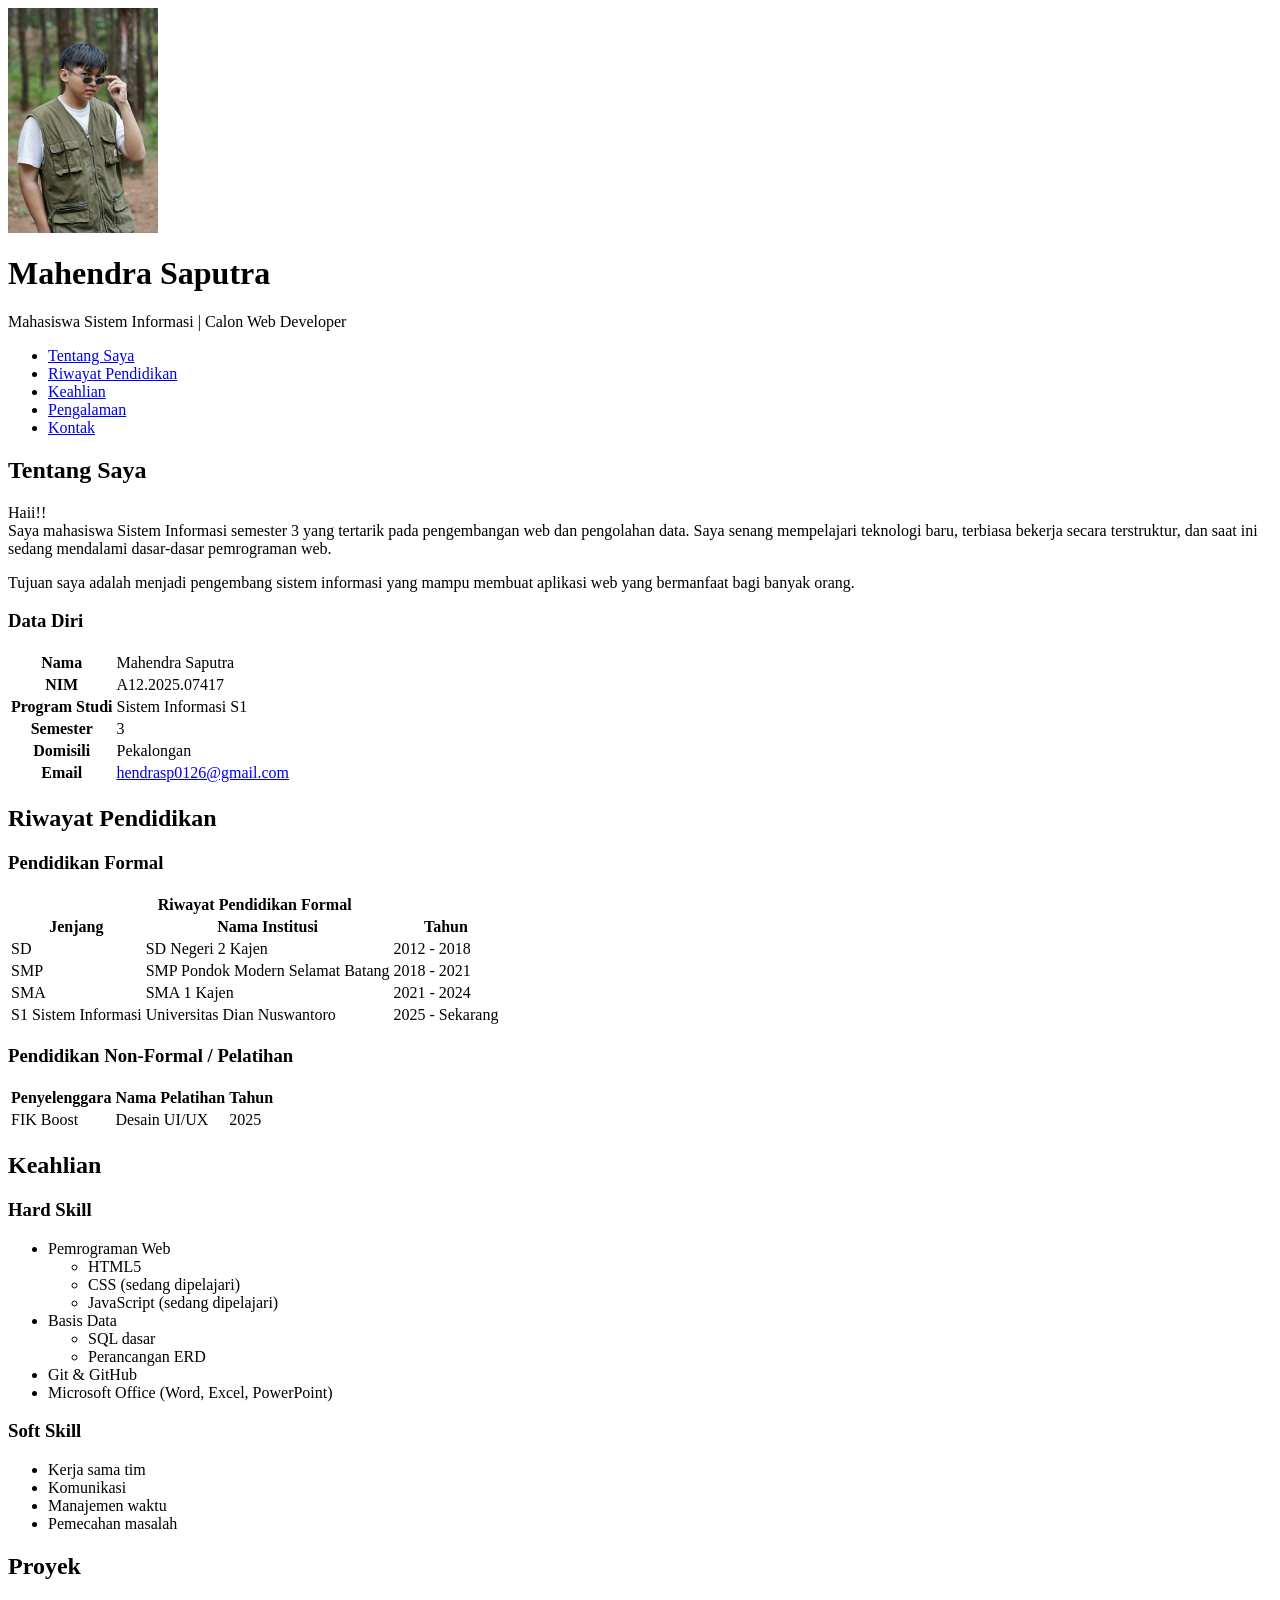
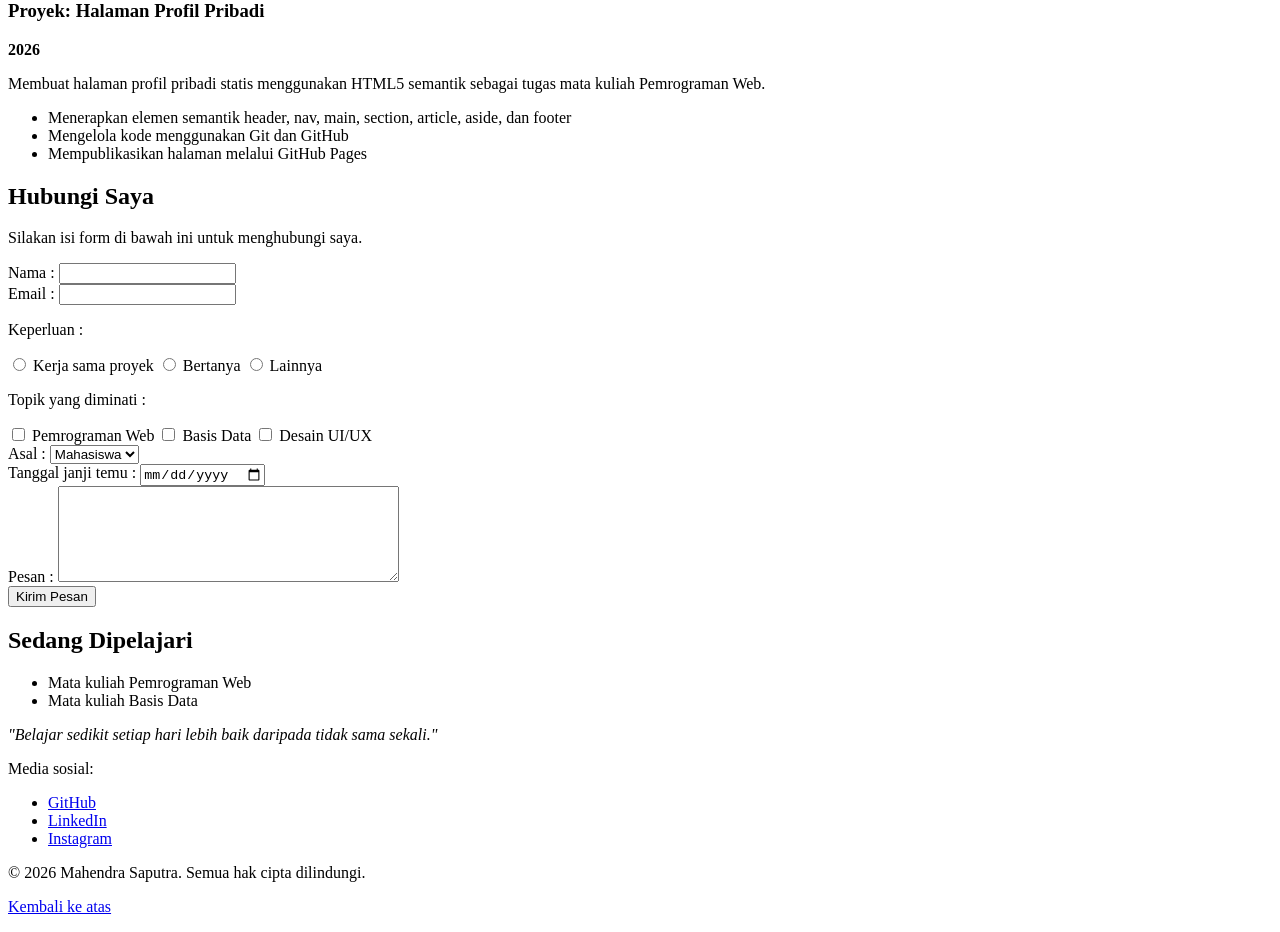
==== index.html @ 268aca70 "Rename index.html.html to index.html" ====
<html lang="id"><head>
    <meta charset="UTF-8">
    <meta name="viewport" content="width=device-width, initial-scale=1.0">
    <title>Mahendra Saputra - Profil Pribadi</title>
</head>

<body>

    <header id="atas">
        <a href="images/Foto-Profil.jpeg"></a>
            <img src="images/Foto-Profil.jpeg" alt="Mahendra Saputra" width="150">
        </a>
        <h1>Mahendra Saputra</h1>
        <p>Mahasiswa Sistem Informasi | Calon Web Developer</p>

        <nav id="menu">
            <ul>
                <li><a href="#tentang">Tentang Saya</a></li>
                <li><a href="#pendidikan">Riwayat Pendidikan</a></li>
                <li><a href="#keahlian">Keahlian</a></li>
                <li><a href="#pengalaman">Pengalaman</a></li>
                <li><a href="#kontak">Kontak</a></li>
            </ul>
        </nav>
    </header>

    <main>

        <section id="tentang">
            <h2>Tentang Saya</h2>
            <p>
                Haii!!<br>
                Saya mahasiswa <span id="prodi">Sistem Informasi</span>
                semester 3 yang tertarik pada pengembangan web dan pengolahan
                data. Saya senang mempelajari teknologi baru, terbiasa bekerja
                secara terstruktur, dan saat ini sedang mendalami dasar-dasar
                pemrograman web.
            </p>
            <p>
                Tujuan saya adalah menjadi pengembang sistem informasi yang
                mampu membuat aplikasi web yang bermanfaat bagi banyak orang.
            </p>

            <h3>Data Diri</h3>
            <table id="tabel-data-diri">
                <tbody><tr>
                    <th>Nama</th>
                    <td>Mahendra Saputra</td>
                </tr>
                <tr>
                    <th>NIM</th>
                    <td>A12.2025.07417</td>
                </tr>
                <tr>
                    <th>Program Studi</th>
                    <td>Sistem Informasi S1</td>
                </tr>
                <tr>
                    <th>Semester</th>
                    <td>3</td>
                </tr>
                <tr>
                    <th>Domisili</th>
                    <td>Pekalongan</td>
                </tr>
                <tr>
                    <th>Email</th>
                    <td><a href="mailto:hendrasp0126@gmail.com">hendrasp0126@gmail.com</a></td>
                </tr>
            </tbody></table>
        </section>

        <section id="pendidikan">
            <h2>Riwayat Pendidikan</h2>
            <h3>Pendidikan Formal</h3>
            <table id="tabel-pendidikan">
                <tbody><tr>
                    <th colspan="3">Riwayat Pendidikan Formal</th>
                </tr>
                <tr>
                    <th>Jenjang</th>
                    <th>Nama Institusi</th>
                    <th>Tahun</th>
                </tr>
                <tr>
                    <td>SD</td>
                    <td>SD Negeri 2 Kajen</td>
                    <td>2012 - 2018</td>
                </tr>
                <tr>
                    <td>SMP</td>
                    <td>SMP Pondok Modern Selamat Batang</td>
                    <td>2018 - 2021</td>
                </tr>
                <tr>
                    <td>SMA</td>
                    <td>SMA 1 Kajen</td>
                    <td>2021 - 2024</td>
                </tr>
                <tr>
                    <td>S1 Sistem Informasi</td>
                    <td>Universitas Dian Nuswantoro</td>
                    <td>2025 - Sekarang</td>
                </tr>
            </tbody></table>

            <h3>Pendidikan Non-Formal / Pelatihan</h3>
            <table id="tabel-pelatihan">
                <tbody><tr>
                    <th>Penyelenggara</th>
                    <th>Nama Pelatihan</th>
                    <th>Tahun</th>
                </tr>
                <tr>
                    <td>FIK Boost</td>
                    <td>Desain UI/UX</td>
                    <td>2025</td>
                </tr>
            </tbody></table>
        </section>

        <section id="keahlian">
            <h2>Keahlian</h2>

            <h3>Hard Skill</h3>
            <ul>
                <li>Pemrograman Web
                    <ul>
                        <li>HTML5</li>
                        <li>CSS (sedang dipelajari)</li>
                        <li>JavaScript (sedang dipelajari)</li>
                    </ul>
                </li>
                <li>Basis Data
                    <ul>
                        <li>SQL dasar</li>
                        <li>Perancangan ERD</li>
                    </ul>
                </li>
                <li>Git &amp; GitHub</li>
                <li>Microsoft Office (Word, Excel, PowerPoint)</li>
            </ul>

            <h3>Soft Skill</h3>
            <ul>
                <li>Kerja sama tim</li>
                <li>Komunikasi</li>
                <li>Manajemen waktu</li>
                <li>Pemecahan masalah</li>
            </ul>

        </section>

        <section id="pengalaman">
            <h2>Proyek</h2>

            <article>
                <h3>Proyek: Halaman Profil Pribadi</h3>
                <p><strong>2026</strong></p>
                <p>
                    Membuat halaman profil pribadi statis menggunakan HTML5
                    semantik sebagai tugas mata kuliah Pemrograman Web.
                </p>
                <ul>
                    <li>Menerapkan elemen semantik header, nav, main, section, article, aside, dan footer</li>
                    <li>Mengelola kode menggunakan Git dan GitHub</li>
                    <li>Mempublikasikan halaman melalui GitHub Pages</li>
                </ul>
            </article>
        </section>

        <section id="kontak">
            <h2>Hubungi Saya</h2>
            <p>Silakan isi form di bawah ini untuk menghubungi saya.</p>

            <form action="#" method="get">
                <div>
                    <label for="fnama">Nama :</label>
                    <input type="text" id="fnama" name="fnama" fdprocessedid="f8ozs">
                </div>
                <div>
                    <label for="femail">Email :</label>
                    <input type="email" id="femail" name="femail" fdprocessedid="ke9yye">
                </div>
                <div>
                    <p>Keperluan :</p>
                    <input type="radio" id="fkeperluan1" name="fkeperluan" value="proyek">
                    <label for="fkeperluan1">Kerja sama proyek</label>
                    <input type="radio" id="fkeperluan2" name="fkeperluan" value="tanya">
                    <label for="fkeperluan2">Bertanya</label>
                    <input type="radio" id="fkeperluan3" name="fkeperluan" value="lainnya">
                    <label for="fkeperluan3">Lainnya</label>
                </div>
                <div>
                    <p>Topik yang diminati :</p>
                    <input type="checkbox" id="ftopik1" name="ftopik1" value="web">
                    <label for="ftopik1">Pemrograman Web</label>
                    <input type="checkbox" id="ftopik2" name="ftopik2" value="data">
                    <label for="ftopik2">Basis Data</label>
                    <input type="checkbox" id="ftopik3" name="ftopik3" value="desain">
                    <label for="ftopik3">Desain UI/UX</label>
                </div>
                <div>
                    <label for="fasal">Asal :</label>
                    <select id="fasal" name="fasal" fdprocessedid="r5de9g">
                        <option value="mahasiswa">Mahasiswa</option>
                        <option value="dosen">Dosen</option>
                        <option value="umum">Umum</option>
                    </select>
                </div>
                <div>
                    <label for="ftanggal">Tanggal janji temu :</label>
                    <input type="date" id="ftanggal" name="ftanggal">
                </div>
                <div>
                    <label for="fpesan">Pesan :</label>
                    <textarea id="fpesan" name="fpesan" cols="40" rows="6"></textarea>
                </div>
                <div>
                    <input type="submit" value="Kirim Pesan" fdprocessedid="tch8s">
                </div>
            </form>
        </section>

    </main>

    <aside id="info-tambahan">
        <h2>Sedang Dipelajari</h2>
        <ul>
            <li>Mata kuliah Pemrograman Web</li>
            <li>Mata kuliah Basis Data</li>
        </ul>
        <p><em>"Belajar sedikit setiap hari lebih baik daripada tidak sama sekali."</em></p>
    </aside>

    <footer>
        <p>Media sosial:</p>
        <ul>
            <li><a href="https://github.com/MahendraSp56">GitHub</a></li>
            <li><a href="https://www.linkedin.com/in/Mahendra-Saputra-68599443a/">LinkedIn</a></li>
            <li><a href="https://www.instagram.com/mahensp_">Instagram</a></li>
        </ul>
        <p>© 2026 Mahendra Saputra. Semua hak cipta dilindungi.</p>
        <p><a href="#atas">Kembali ke atas</a></p>
    </footer>

<span id="PING_CONTENT_PUSH_NOTIFICATION" style="display: none;"></span><span id="PING_IFRAME_FORM_DETECTION" style="display: none;"></span></body></html>
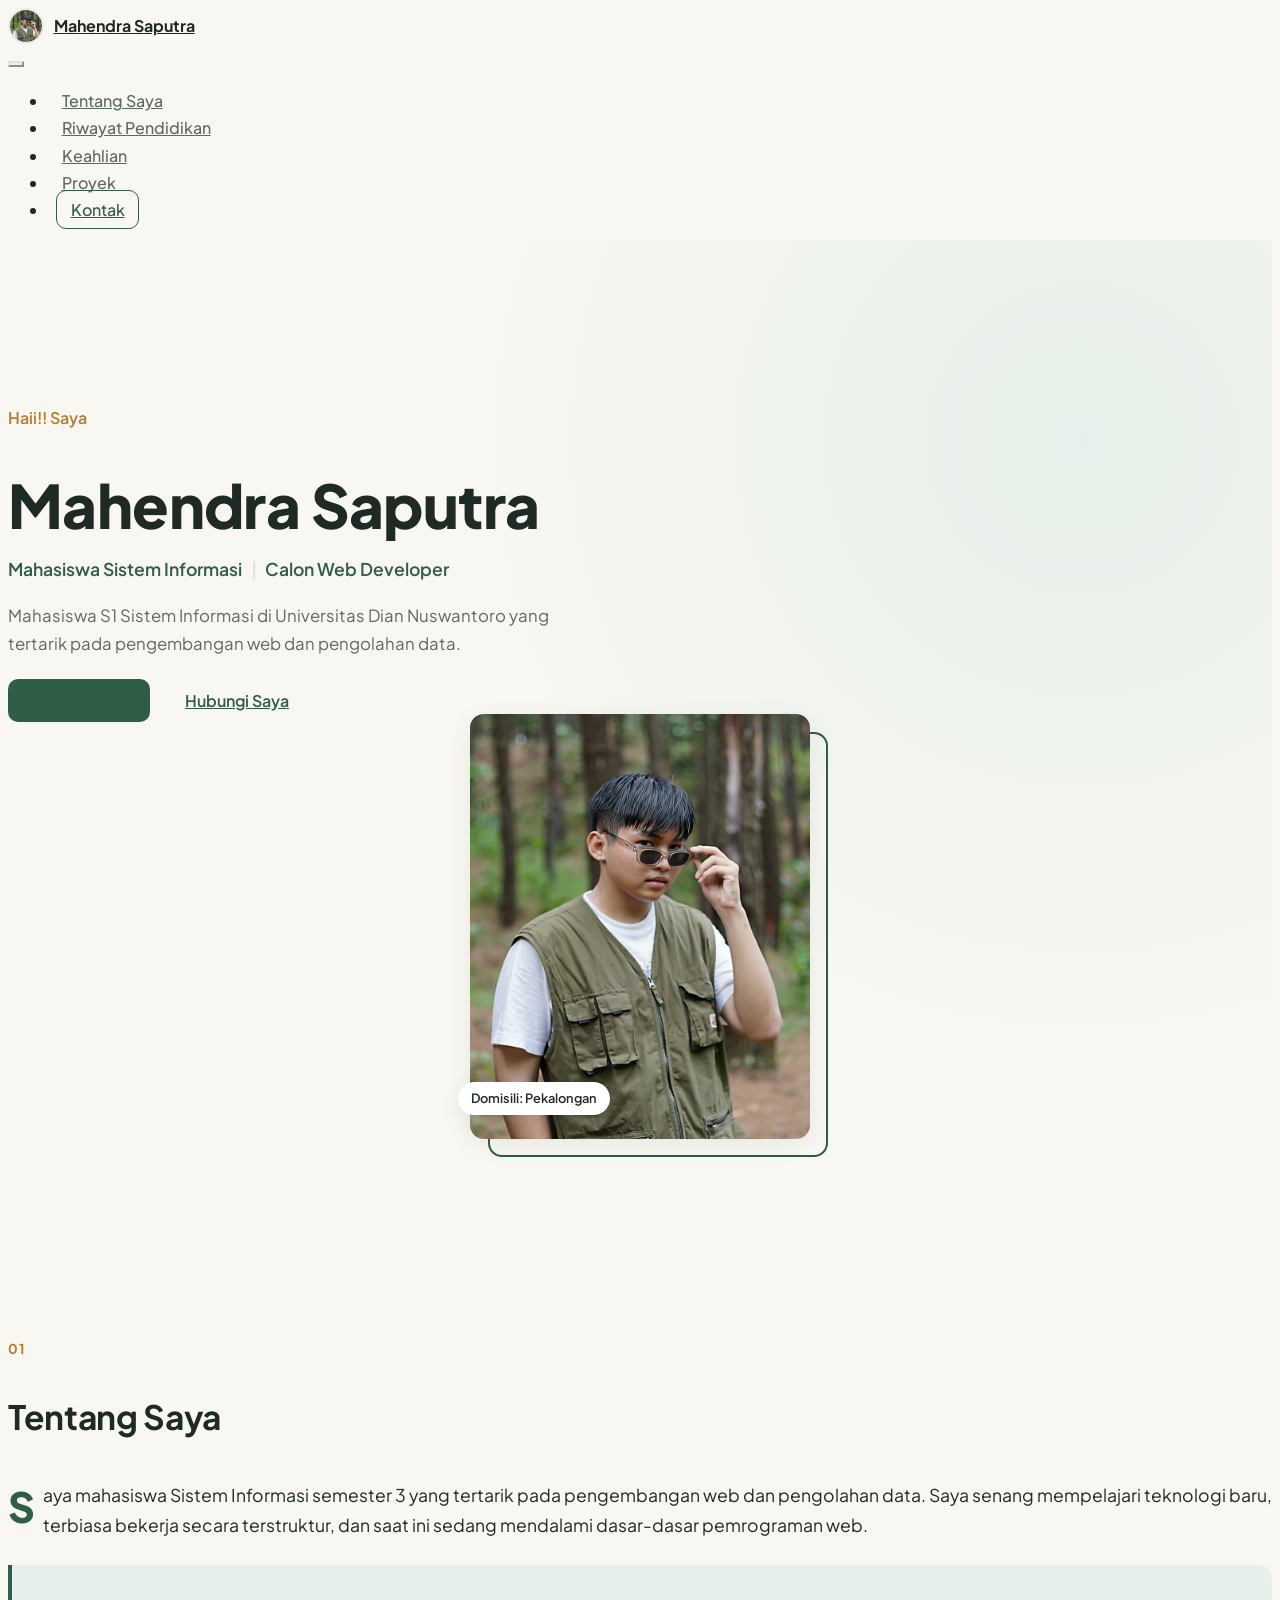
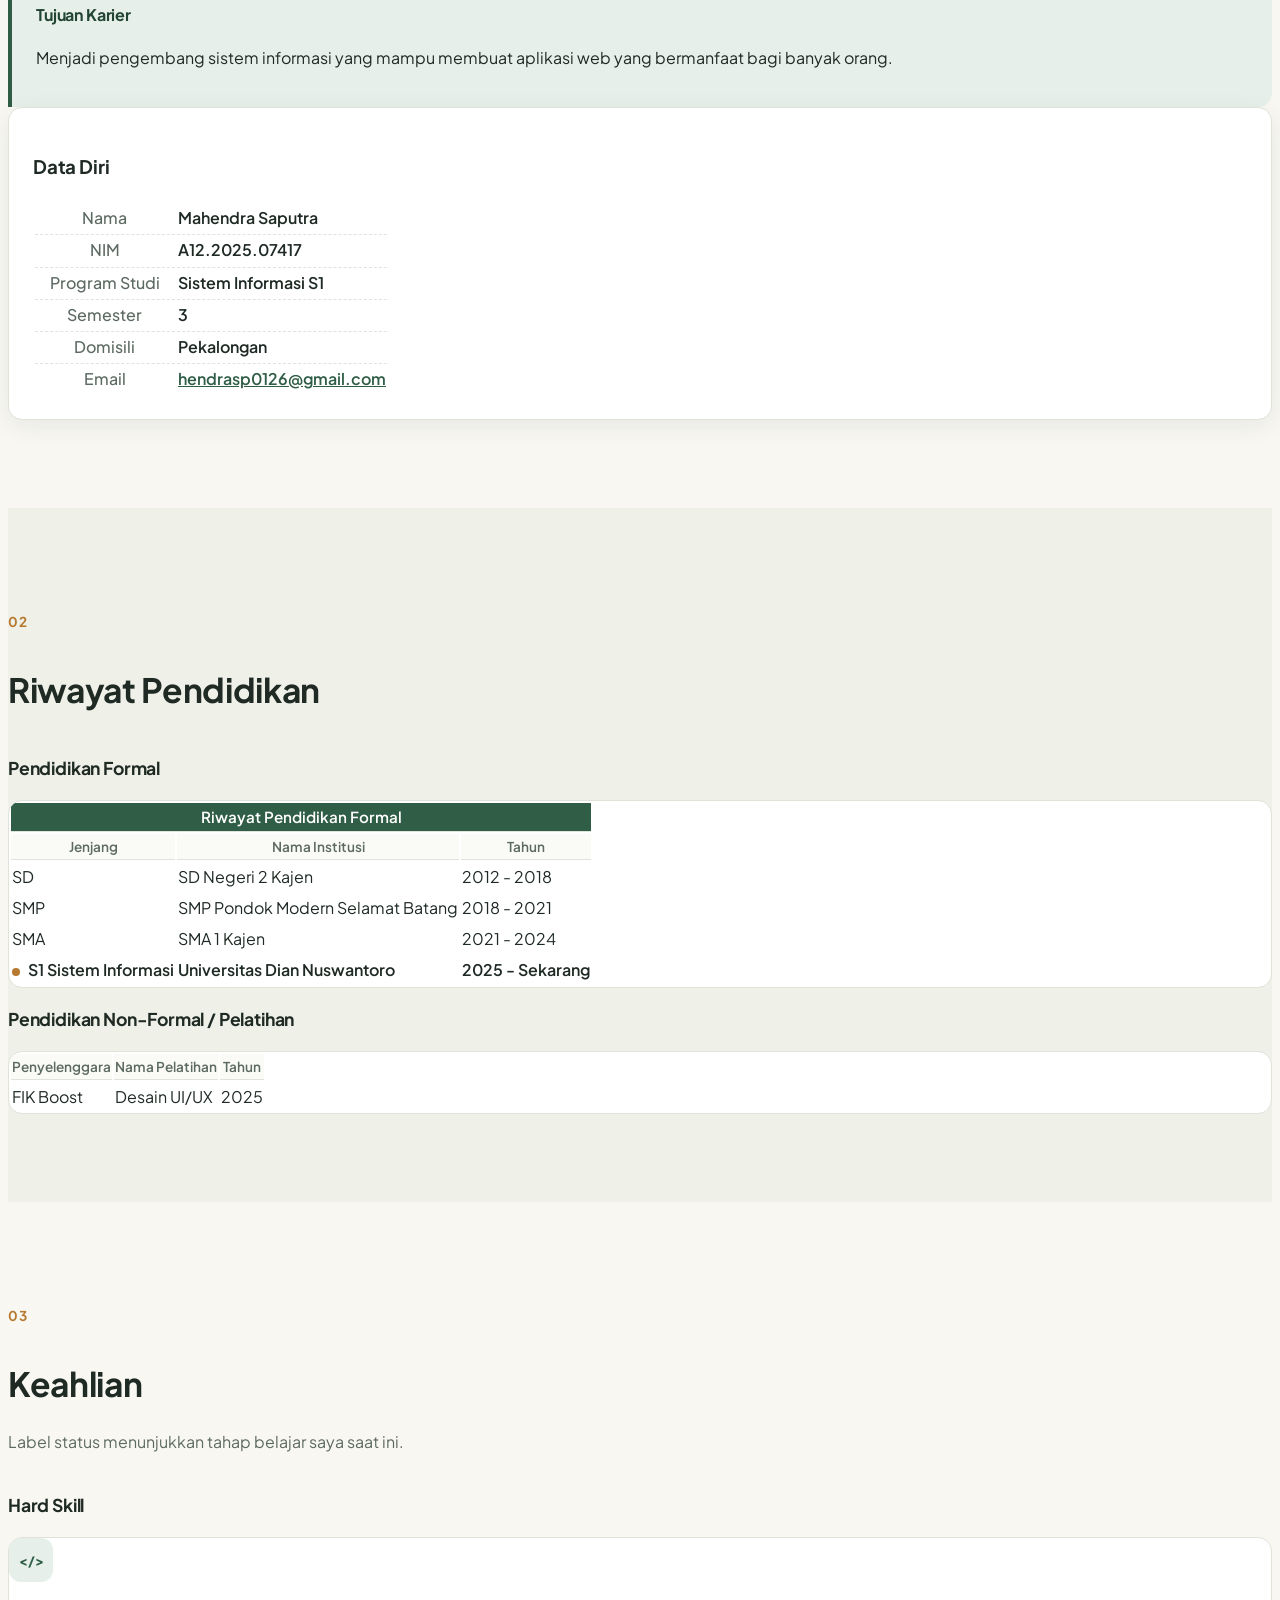
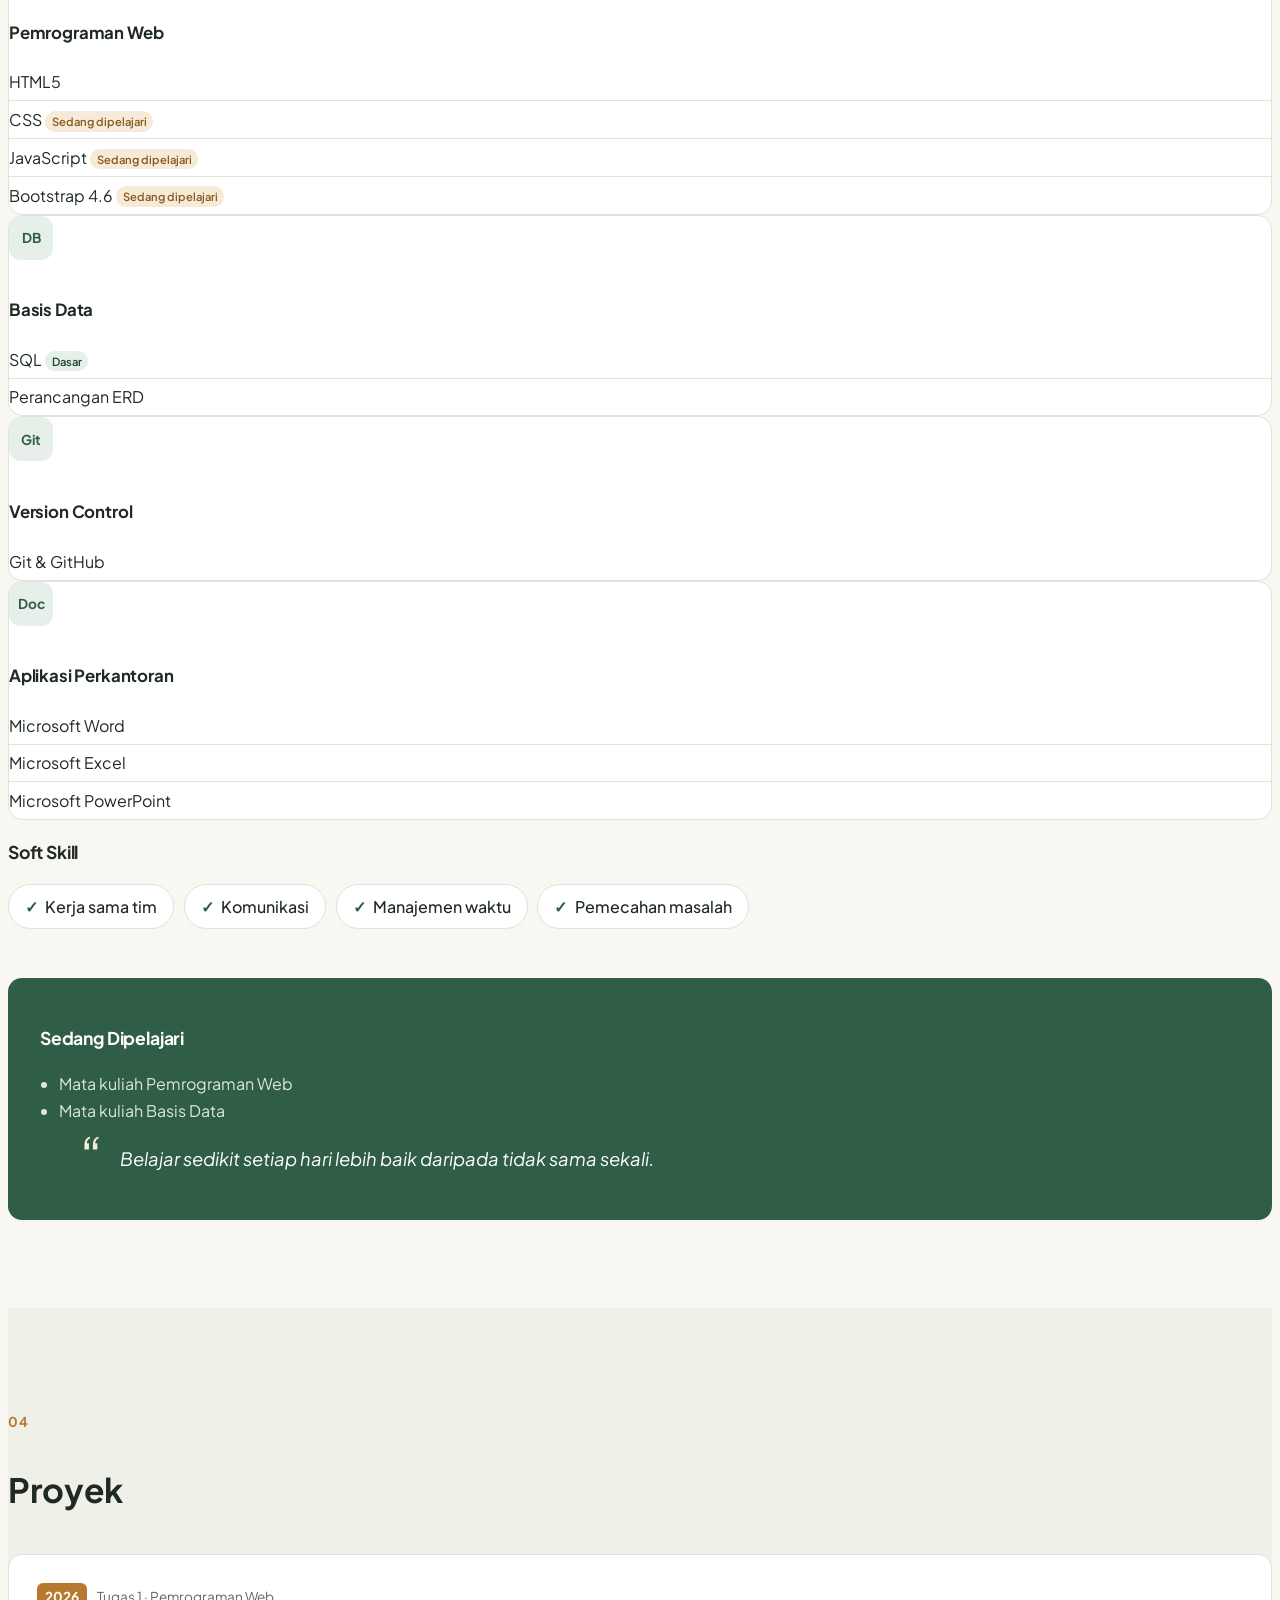
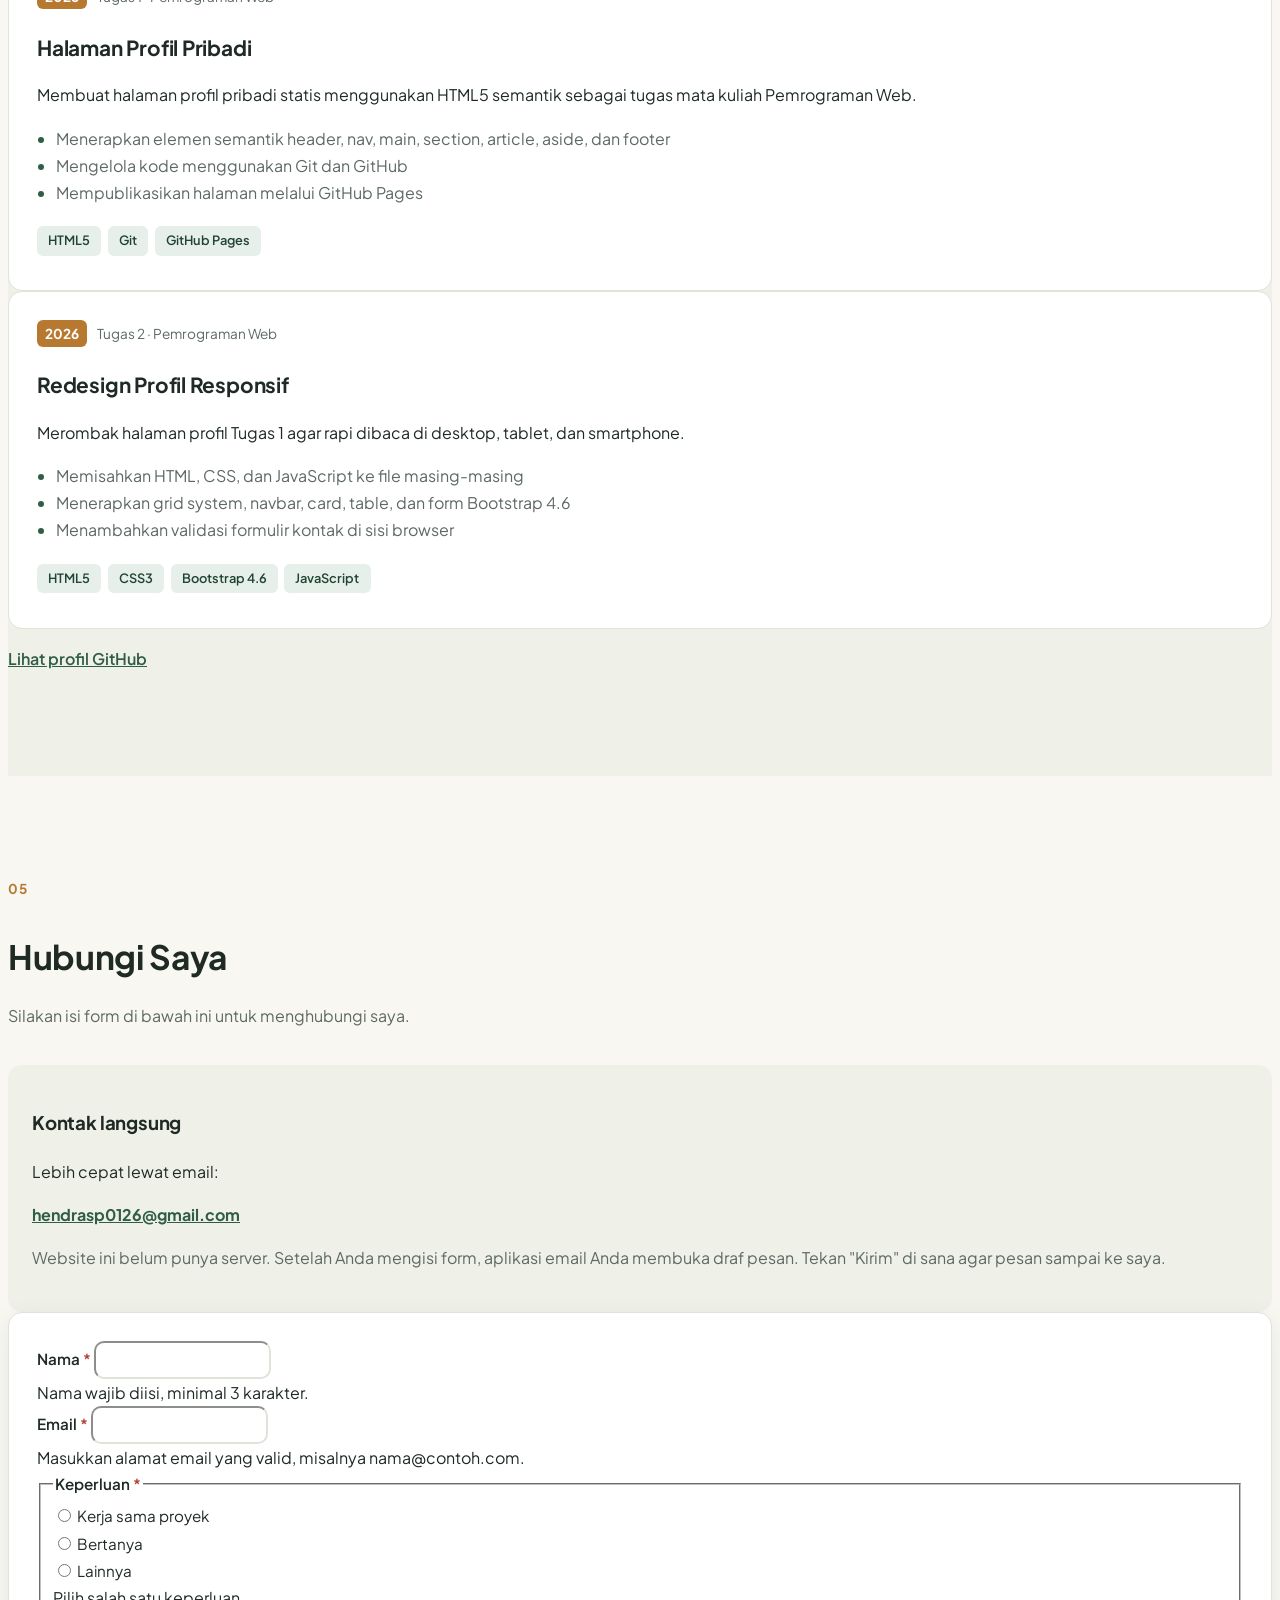
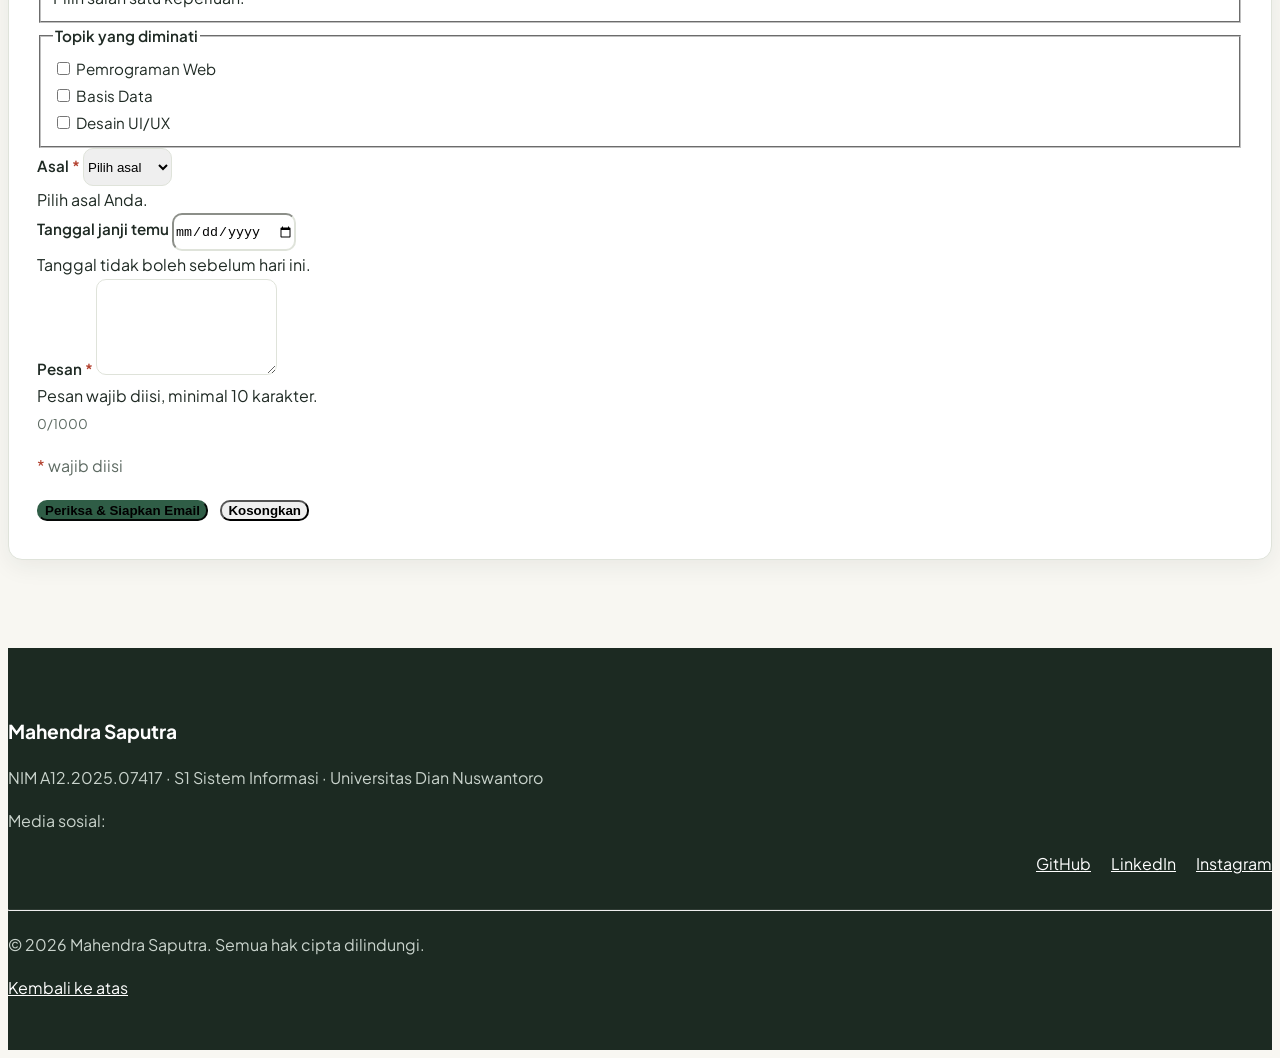
==== commit 7ec23bf4: "Add files via upload" ====
--- a/index.html
+++ b/index.html
@@ -1,247 +1,514 @@
-<html lang="id"><head>
-    <meta charset="UTF-8">
-    <meta name="viewport" content="width=device-width, initial-scale=1.0">
-    <title>Mahendra Saputra - Profil Pribadi</title>
-</head>
-
-<body>
-
-    <header id="atas">
-        <a href="images/Foto-Profil.jpeg"></a>
-            <img src="images/Foto-Profil.jpeg" alt="Mahendra Saputra" width="150">
-        </a>
-        <h1>Mahendra Saputra</h1>
-        <p>Mahasiswa Sistem Informasi | Calon Web Developer</p>
-
-        <nav id="menu">
-            <ul>
-                <li><a href="#tentang">Tentang Saya</a></li>
-                <li><a href="#pendidikan">Riwayat Pendidikan</a></li>
-                <li><a href="#keahlian">Keahlian</a></li>
-                <li><a href="#pengalaman">Pengalaman</a></li>
-                <li><a href="#kontak">Kontak</a></li>
-            </ul>
-        </nav>
-    </header>
-
-    <main>
-
-        <section id="tentang">
-            <h2>Tentang Saya</h2>
-            <p>
-                Haii!!<br>
-                Saya mahasiswa <span id="prodi">Sistem Informasi</span>
-                semester 3 yang tertarik pada pengembangan web dan pengolahan
-                data. Saya senang mempelajari teknologi baru, terbiasa bekerja
-                secara terstruktur, dan saat ini sedang mendalami dasar-dasar
-                pemrograman web.
-            </p>
-            <p>
-                Tujuan saya adalah menjadi pengembang sistem informasi yang
-                mampu membuat aplikasi web yang bermanfaat bagi banyak orang.
-            </p>
-
-            <h3>Data Diri</h3>
-            <table id="tabel-data-diri">
-                <tbody><tr>
-                    <th>Nama</th>
-                    <td>Mahendra Saputra</td>
-                </tr>
-                <tr>
-                    <th>NIM</th>
-                    <td>A12.2025.07417</td>
-                </tr>
-                <tr>
-                    <th>Program Studi</th>
-                    <td>Sistem Informasi S1</td>
-                </tr>
-                <tr>
-                    <th>Semester</th>
-                    <td>3</td>
-                </tr>
-                <tr>
-                    <th>Domisili</th>
-                    <td>Pekalongan</td>
-                </tr>
-                <tr>
-                    <th>Email</th>
-                    <td><a href="mailto:hendrasp0126@gmail.com">hendrasp0126@gmail.com</a></td>
-                </tr>
-            </tbody></table>
-        </section>
-
-        <section id="pendidikan">
-            <h2>Riwayat Pendidikan</h2>
-            <h3>Pendidikan Formal</h3>
-            <table id="tabel-pendidikan">
-                <tbody><tr>
-                    <th colspan="3">Riwayat Pendidikan Formal</th>
-                </tr>
-                <tr>
-                    <th>Jenjang</th>
-                    <th>Nama Institusi</th>
-                    <th>Tahun</th>
-                </tr>
-                <tr>
-                    <td>SD</td>
-                    <td>SD Negeri 2 Kajen</td>
-                    <td>2012 - 2018</td>
-                </tr>
-                <tr>
-                    <td>SMP</td>
-                    <td>SMP Pondok Modern Selamat Batang</td>
-                    <td>2018 - 2021</td>
-                </tr>
-                <tr>
-                    <td>SMA</td>
-                    <td>SMA 1 Kajen</td>
-                    <td>2021 - 2024</td>
-                </tr>
-                <tr>
-                    <td>S1 Sistem Informasi</td>
-                    <td>Universitas Dian Nuswantoro</td>
-                    <td>2025 - Sekarang</td>
-                </tr>
-            </tbody></table>
-
-            <h3>Pendidikan Non-Formal / Pelatihan</h3>
-            <table id="tabel-pelatihan">
-                <tbody><tr>
-                    <th>Penyelenggara</th>
-                    <th>Nama Pelatihan</th>
-                    <th>Tahun</th>
-                </tr>
-                <tr>
-                    <td>FIK Boost</td>
-                    <td>Desain UI/UX</td>
-                    <td>2025</td>
-                </tr>
-            </tbody></table>
-        </section>
-
-        <section id="keahlian">
-            <h2>Keahlian</h2>
-
-            <h3>Hard Skill</h3>
-            <ul>
-                <li>Pemrograman Web
-                    <ul>
-                        <li>HTML5</li>
-                        <li>CSS (sedang dipelajari)</li>
-                        <li>JavaScript (sedang dipelajari)</li>
-                    </ul>
-                </li>
-                <li>Basis Data
-                    <ul>
-                        <li>SQL dasar</li>
-                        <li>Perancangan ERD</li>
-                    </ul>
-                </li>
-                <li>Git &amp; GitHub</li>
-                <li>Microsoft Office (Word, Excel, PowerPoint)</li>
-            </ul>
-
-            <h3>Soft Skill</h3>
-            <ul>
-                <li>Kerja sama tim</li>
-                <li>Komunikasi</li>
-                <li>Manajemen waktu</li>
-                <li>Pemecahan masalah</li>
-            </ul>
-
-        </section>
-
-        <section id="pengalaman">
-            <h2>Proyek</h2>
-
-            <article>
-                <h3>Proyek: Halaman Profil Pribadi</h3>
-                <p><strong>2026</strong></p>
-                <p>
-                    Membuat halaman profil pribadi statis menggunakan HTML5
-                    semantik sebagai tugas mata kuliah Pemrograman Web.
-                </p>
-                <ul>
-                    <li>Menerapkan elemen semantik header, nav, main, section, article, aside, dan footer</li>
-                    <li>Mengelola kode menggunakan Git dan GitHub</li>
-                    <li>Mempublikasikan halaman melalui GitHub Pages</li>
-                </ul>
-            </article>
-        </section>
-
-        <section id="kontak">
-            <h2>Hubungi Saya</h2>
-            <p>Silakan isi form di bawah ini untuk menghubungi saya.</p>
-
-            <form action="#" method="get">
-                <div>
-                    <label for="fnama">Nama :</label>
-                    <input type="text" id="fnama" name="fnama" fdprocessedid="f8ozs">
-                </div>
-                <div>
-                    <label for="femail">Email :</label>
-                    <input type="email" id="femail" name="femail" fdprocessedid="ke9yye">
-                </div>
-                <div>
-                    <p>Keperluan :</p>
-                    <input type="radio" id="fkeperluan1" name="fkeperluan" value="proyek">
-                    <label for="fkeperluan1">Kerja sama proyek</label>
-                    <input type="radio" id="fkeperluan2" name="fkeperluan" value="tanya">
-                    <label for="fkeperluan2">Bertanya</label>
-                    <input type="radio" id="fkeperluan3" name="fkeperluan" value="lainnya">
-                    <label for="fkeperluan3">Lainnya</label>
-                </div>
-                <div>
-                    <p>Topik yang diminati :</p>
-                    <input type="checkbox" id="ftopik1" name="ftopik1" value="web">
-                    <label for="ftopik1">Pemrograman Web</label>
-                    <input type="checkbox" id="ftopik2" name="ftopik2" value="data">
-                    <label for="ftopik2">Basis Data</label>
-                    <input type="checkbox" id="ftopik3" name="ftopik3" value="desain">
-                    <label for="ftopik3">Desain UI/UX</label>
-                </div>
-                <div>
-                    <label for="fasal">Asal :</label>
-                    <select id="fasal" name="fasal" fdprocessedid="r5de9g">
-                        <option value="mahasiswa">Mahasiswa</option>
-                        <option value="dosen">Dosen</option>
-                        <option value="umum">Umum</option>
-                    </select>
-                </div>
-                <div>
-                    <label for="ftanggal">Tanggal janji temu :</label>
-                    <input type="date" id="ftanggal" name="ftanggal">
-                </div>
-                <div>
-                    <label for="fpesan">Pesan :</label>
-                    <textarea id="fpesan" name="fpesan" cols="40" rows="6"></textarea>
-                </div>
-                <div>
-                    <input type="submit" value="Kirim Pesan" fdprocessedid="tch8s">
-                </div>
-            </form>
-        </section>
-
-    </main>
-
-    <aside id="info-tambahan">
-        <h2>Sedang Dipelajari</h2>
-        <ul>
-            <li>Mata kuliah Pemrograman Web</li>
-            <li>Mata kuliah Basis Data</li>
-        </ul>
-        <p><em>"Belajar sedikit setiap hari lebih baik daripada tidak sama sekali."</em></p>
-    </aside>
-
-    <footer>
-        <p>Media sosial:</p>
-        <ul>
-            <li><a href="https://github.com/MahendraSp56">GitHub</a></li>
-            <li><a href="https://www.linkedin.com/in/Mahendra-Saputra-68599443a/">LinkedIn</a></li>
-            <li><a href="https://www.instagram.com/mahensp_">Instagram</a></li>
-        </ul>
-        <p>© 2026 Mahendra Saputra. Semua hak cipta dilindungi.</p>
-        <p><a href="#atas">Kembali ke atas</a></p>
-    </footer>
-
-<span id="PING_CONTENT_PUSH_NOTIFICATION" style="display: none;"></span><span id="PING_IFRAME_FORM_DETECTION" style="display: none;"></span></body></html>
+<!DOCTYPE html>
+<html lang="id">
+<head>
+    <meta charset="UTF-8">
+    <meta name="viewport" content="width=device-width, initial-scale=1, shrink-to-fit=no">
+    <meta name="description" content="Profil pribadi Mahendra Saputra, mahasiswa S1 Sistem Informasi Universitas Dian Nuswantoro yang tertarik pada pengembangan web dan pengolahan data.">
+    <meta name="author" content="Mahendra Saputra">
+    <title>Mahendra Saputra - Profil Pribadi</title>
+
+    <link rel="preconnect" href="https://fonts.googleapis.com">
+    <link rel="preconnect" href="https://fonts.gstatic.com" crossorigin>
+    <link rel="stylesheet" href="https://fonts.googleapis.com/css2?family=Plus+Jakarta+Sans:wght@400;500;600;700;800&display=swap">
+
+    <link rel="stylesheet" href="css/bootstrap.min.css">
+    <link rel="stylesheet" href="css/style.css">
+</head>
+
+<body>
+
+    <header id="atas" class="site-header">
+        <nav id="menu" class="navbar navbar-expand-lg navbar-light fixed-top site-nav" aria-label="Navigasi utama">
+            <div class="container">
+                <a class="navbar-brand brand" href="#atas">
+                    <img src="images/Foto-Profil.jpeg" alt="" class="brand-avatar" width="36" height="36">
+                    <span>Mahendra Saputra</span>
+                </a>
+                <button class="navbar-toggler" type="button" data-toggle="collapse" data-target="#menu-utama"
+                        aria-controls="menu-utama" aria-expanded="false" aria-label="Buka atau tutup menu">
+                    <span class="navbar-toggler-icon"></span>
+                </button>
+                <div class="collapse navbar-collapse" id="menu-utama">
+                    <ul class="navbar-nav ml-auto">
+                        <li class="nav-item"><a class="nav-link" href="#tentang">Tentang Saya</a></li>
+                        <li class="nav-item"><a class="nav-link" href="#pendidikan">Riwayat Pendidikan</a></li>
+                        <li class="nav-item"><a class="nav-link" href="#keahlian">Keahlian</a></li>
+                        <li class="nav-item"><a class="nav-link" href="#proyek">Proyek</a></li>
+                        <li class="nav-item"><a class="nav-link nav-cta" href="#kontak">Kontak</a></li>
+                    </ul>
+                </div>
+            </div>
+        </nav>
+
+        <div class="hero">
+            <div class="container">
+                <div class="row align-items-center">
+                    <div class="col-lg-7 order-2 order-lg-1">
+                        <p class="eyebrow">Haii!! Saya</p>
+                        <h1 class="hero-title">Mahendra Saputra</h1>
+                        <p class="hero-role">Mahasiswa Sistem Informasi <span class="divider" aria-hidden="true">|</span> Calon Web Developer</p>
+                        <p class="hero-lead">
+                            Mahasiswa S1 Sistem Informasi di Universitas Dian Nuswantoro yang tertarik pada
+                            pengembangan web dan pengolahan data.
+                        </p>
+                        <div class="hero-actions">
+                            <a href="#proyek" class="btn btn-primary btn-lg">Lihat Proyek</a>
+                            <a href="#kontak" class="btn btn-outline-primary btn-lg">Hubungi Saya</a>
+                        </div>
+                    </div>
+                    <div class="col-lg-5 order-1 order-lg-2">
+                        <figure class="hero-photo">
+                            <a href="images/Foto-Profil.jpeg" target="_blank" rel="noopener" title="Lihat foto ukuran penuh">
+                                <img src="images/Foto-Profil.jpeg" alt="Foto profil Mahendra Saputra" width="853" height="1280">
+                            </a>
+                            <figcaption class="photo-tag">Domisili: Pekalongan</figcaption>
+                        </figure>
+                    </div>
+                </div>
+            </div>
+        </div>
+    </header>
+
+    <main>
+
+        <section id="tentang" class="section">
+            <div class="container">
+                <div class="section-head">
+                    <p class="section-label">01</p>
+                    <h2 class="section-title">Tentang Saya</h2>
+                </div>
+
+                <div class="row">
+                    <div class="col-lg-7 mb-4 mb-lg-0">
+                        <p class="about-text">
+                            Saya mahasiswa <span id="prodi">Sistem Informasi</span> semester 3 yang tertarik pada
+                            pengembangan web dan pengolahan data. Saya senang mempelajari teknologi baru, terbiasa
+                            bekerja secara terstruktur, dan saat ini sedang mendalami dasar-dasar pemrograman web.
+                        </p>
+                        <div class="goal-box">
+                            <h3 class="goal-title">Tujuan Karier</h3>
+                            <p class="mb-0">
+                                Menjadi pengembang sistem informasi yang mampu membuat aplikasi web yang
+                                bermanfaat bagi banyak orang.
+                            </p>
+                        </div>
+                    </div>
+
+                    <div class="col-lg-5">
+                        <div class="card info-card">
+                            <div class="card-body">
+                                <h3 class="card-title h5">Data Diri</h3>
+                                <table id="tabel-data-diri" class="table table-sm table-borderless data-table mb-0">
+                                    <tbody>
+                                        <tr>
+                                            <th scope="row">Nama</th>
+                                            <td>Mahendra Saputra</td>
+                                        </tr>
+                                        <tr>
+                                            <th scope="row">NIM</th>
+                                            <td>A12.2025.07417</td>
+                                        </tr>
+                                        <tr>
+                                            <th scope="row">Program Studi</th>
+                                            <td>Sistem Informasi S1</td>
+                                        </tr>
+                                        <tr>
+                                            <th scope="row">Semester</th>
+                                            <td>3</td>
+                                        </tr>
+                                        <tr>
+                                            <th scope="row">Domisili</th>
+                                            <td>Pekalongan</td>
+                                        </tr>
+                                        <tr>
+                                            <th scope="row">Email</th>
+                                            <td><a href="mailto:hendrasp0126@gmail.com">hendrasp0126@gmail.com</a></td>
+                                        </tr>
+                                    </tbody>
+                                </table>
+                            </div>
+                        </div>
+                    </div>
+                </div>
+            </div>
+        </section>
+
+        <section id="pendidikan" class="section section-alt">
+            <div class="container">
+                <div class="section-head">
+                    <p class="section-label">02</p>
+                    <h2 class="section-title">Riwayat Pendidikan</h2>
+                </div>
+
+                <div class="row">
+                    <div class="col-lg-7 mb-4 mb-lg-0">
+                        <h3 class="sub-title">Pendidikan Formal</h3>
+                        <div class="table-responsive table-card">
+                            <table id="tabel-pendidikan" class="table table-hover mb-0">
+                                <thead>
+                                    <tr>
+                                        <th colspan="3" class="table-caption">Riwayat Pendidikan Formal</th>
+                                    </tr>
+                                    <tr>
+                                        <th scope="col">Jenjang</th>
+                                        <th scope="col">Nama Institusi</th>
+                                        <th scope="col">Tahun</th>
+                                    </tr>
+                                </thead>
+                                <tbody>
+                                    <tr>
+                                        <td>SD</td>
+                                        <td>SD Negeri 2 Kajen</td>
+                                        <td class="col-tahun">2012 - 2018</td>
+                                    </tr>
+                                    <tr>
+                                        <td>SMP</td>
+                                        <td>SMP Pondok Modern Selamat Batang</td>
+                                        <td class="col-tahun">2018 - 2021</td>
+                                    </tr>
+                                    <tr>
+                                        <td>SMA</td>
+                                        <td>SMA 1 Kajen</td>
+                                        <td class="col-tahun">2021 - 2024</td>
+                                    </tr>
+                                    <tr class="row-current">
+                                        <td>S1 Sistem Informasi</td>
+                                        <td>Universitas Dian Nuswantoro</td>
+                                        <td class="col-tahun">2025 - Sekarang</td>
+                                    </tr>
+                                </tbody>
+                            </table>
+                        </div>
+                    </div>
+
+                    <div class="col-lg-5">
+                        <h3 class="sub-title">Pendidikan Non-Formal / Pelatihan</h3>
+                        <div class="table-responsive table-card">
+                            <table id="tabel-pelatihan" class="table mb-0">
+                                <thead>
+                                    <tr>
+                                        <th scope="col">Penyelenggara</th>
+                                        <th scope="col">Nama Pelatihan</th>
+                                        <th scope="col">Tahun</th>
+                                    </tr>
+                                </thead>
+                                <tbody>
+                                    <tr>
+                                        <td>FIK Boost</td>
+                                        <td>Desain UI/UX</td>
+                                        <td>2025</td>
+                                    </tr>
+                                </tbody>
+                            </table>
+                        </div>
+                    </div>
+                </div>
+            </div>
+        </section>
+
+        <section id="keahlian" class="section">
+            <div class="container">
+                <div class="section-head">
+                    <p class="section-label">03</p>
+                    <h2 class="section-title">Keahlian</h2>
+                    <p class="section-desc">
+                        Label status menunjukkan tahap belajar saya saat ini.
+                    </p>
+                </div>
+
+                <h3 class="sub-title">Hard Skill</h3>
+                <div class="row">
+                    <div class="col-sm-6 col-lg-3 mb-4">
+                        <article class="card skill-card h-100">
+                            <div class="card-body">
+                                <span class="skill-icon" aria-hidden="true">&lt;/&gt;</span>
+                                <h4 class="skill-title">Pemrograman Web</h4>
+                                <ul class="skill-list">
+                                    <li>HTML5</li>
+                                    <li>CSS <span class="badge badge-learning">Sedang dipelajari</span></li>
+                                    <li>JavaScript <span class="badge badge-learning">Sedang dipelajari</span></li>
+                                    <li>Bootstrap 4.6 <span class="badge badge-learning">Sedang dipelajari</span></li>
+                                </ul>
+                            </div>
+                        </article>
+                    </div>
+                    <div class="col-sm-6 col-lg-3 mb-4">
+                        <article class="card skill-card h-100">
+                            <div class="card-body">
+                                <span class="skill-icon" aria-hidden="true">DB</span>
+                                <h4 class="skill-title">Basis Data</h4>
+                                <ul class="skill-list">
+                                    <li>SQL <span class="badge badge-basic">Dasar</span></li>
+                                    <li>Perancangan ERD</li>
+                                </ul>
+                            </div>
+                        </article>
+                    </div>
+                    <div class="col-sm-6 col-lg-3 mb-4">
+                        <article class="card skill-card h-100">
+                            <div class="card-body">
+                                <span class="skill-icon" aria-hidden="true">Git</span>
+                                <h4 class="skill-title">Version Control</h4>
+                                <ul class="skill-list">
+                                    <li>Git &amp; GitHub</li>
+                                </ul>
+                            </div>
+                        </article>
+                    </div>
+                    <div class="col-sm-6 col-lg-3 mb-4">
+                        <article class="card skill-card h-100">
+                            <div class="card-body">
+                                <span class="skill-icon" aria-hidden="true">Doc</span>
+                                <h4 class="skill-title">Aplikasi Perkantoran</h4>
+                                <ul class="skill-list">
+                                    <li>Microsoft Word</li>
+                                    <li>Microsoft Excel</li>
+                                    <li>Microsoft PowerPoint</li>
+                                </ul>
+                            </div>
+                        </article>
+                    </div>
+                </div>
+
+                <h3 class="sub-title">Soft Skill</h3>
+                <ul class="soft-skills">
+                    <li>Kerja sama tim</li>
+                    <li>Komunikasi</li>
+                    <li>Manajemen waktu</li>
+                    <li>Pemecahan masalah</li>
+                </ul>
+
+                <aside id="info-tambahan" class="learning-box">
+                    <div class="row align-items-center">
+                        <div class="col-md-5 mb-3 mb-md-0">
+                            <h3 class="learning-title">Sedang Dipelajari</h3>
+                            <ul class="learning-list">
+                                <li>Mata kuliah Pemrograman Web</li>
+                                <li>Mata kuliah Basis Data</li>
+                            </ul>
+                        </div>
+                        <div class="col-md-7">
+                            <blockquote class="quote mb-0">
+                                <p>Belajar sedikit setiap hari lebih baik daripada tidak sama sekali.</p>
+                            </blockquote>
+                        </div>
+                    </div>
+                </aside>
+            </div>
+        </section>
+
+        <section id="proyek" class="section section-alt">
+            <div class="container">
+                <div class="section-head">
+                    <p class="section-label">04</p>
+                    <h2 class="section-title">Proyek</h2>
+                </div>
+
+                <div class="row">
+                    <div class="col-md-6 mb-4">
+                        <article class="card project-card h-100">
+                            <div class="card-body d-flex flex-column">
+                                <div class="project-meta">
+                                    <span class="project-year">2026</span>
+                                    <span class="project-type">Tugas 1 · Pemrograman Web</span>
+                                </div>
+                                <h3 class="project-title">Halaman Profil Pribadi</h3>
+                                <p>
+                                    Membuat halaman profil pribadi statis menggunakan HTML5 semantik sebagai tugas
+                                    mata kuliah Pemrograman Web.
+                                </p>
+                                <ul class="project-points">
+                                    <li>Menerapkan elemen semantik header, nav, main, section, article, aside, dan footer</li>
+                                    <li>Mengelola kode menggunakan Git dan GitHub</li>
+                                    <li>Mempublikasikan halaman melalui GitHub Pages</li>
+                                </ul>
+                                <ul class="tech-list mt-auto" aria-label="Teknologi yang digunakan">
+                                    <li>HTML5</li>
+                                    <li>Git</li>
+                                    <li>GitHub Pages</li>
+                                </ul>
+                            </div>
+                        </article>
+                    </div>
+
+                    <div class="col-md-6 mb-4">
+                        <article class="card project-card h-100">
+                            <div class="card-body d-flex flex-column">
+                                <div class="project-meta">
+                                    <span class="project-year">2026</span>
+                                    <span class="project-type">Tugas 2 · Pemrograman Web</span>
+                                </div>
+                                <h3 class="project-title">Redesign Profil Responsif</h3>
+                                <p>
+                                    Merombak halaman profil Tugas 1 agar rapi dibaca di desktop, tablet,
+                                    dan smartphone.
+                                </p>
+                                <ul class="project-points">
+                                    <li>Memisahkan HTML, CSS, dan JavaScript ke file masing-masing</li>
+                                    <li>Menerapkan grid system, navbar, card, table, dan form Bootstrap 4.6</li>
+                                    <li>Menambahkan validasi formulir kontak di sisi browser</li>
+                                </ul>
+                                <ul class="tech-list mt-auto" aria-label="Teknologi yang digunakan">
+                                    <li>HTML5</li>
+                                    <li>CSS3</li>
+                                    <li>Bootstrap 4.6</li>
+                                    <li>JavaScript</li>
+                                </ul>
+                            </div>
+                        </article>
+                    </div>
+                </div>
+
+                <p class="text-center mb-0">
+                    <a href="https://github.com/MahendraSp56" class="btn btn-outline-primary" target="_blank" rel="noopener">
+                        Lihat profil GitHub
+                    </a>
+                </p>
+            </div>
+        </section>
+
+        <section id="kontak" class="section">
+            <div class="container">
+                <div class="section-head">
+                    <p class="section-label">05</p>
+                    <h2 class="section-title">Hubungi Saya</h2>
+                    <p class="section-desc">Silakan isi form di bawah ini untuk menghubungi saya.</p>
+                </div>
+
+                <div class="row">
+                    <div class="col-lg-4 mb-4">
+                        <div class="contact-side">
+                            <h3 class="h5">Kontak langsung</h3>
+                            <p>Lebih cepat lewat email:</p>
+                            <p><a href="mailto:hendrasp0126@gmail.com" class="contact-mail">hendrasp0126@gmail.com</a></p>
+                            <p class="small text-muted-custom mb-0">
+                                Website ini belum punya server. Setelah Anda mengisi form, aplikasi email Anda
+                                membuka draf pesan. Tekan "Kirim" di sana agar pesan sampai ke saya.
+                            </p>
+                        </div>
+                    </div>
+
+                    <div class="col-lg-8">
+                        <form id="form-kontak" class="card contact-card" action="#" method="get" novalidate>
+                            <div class="card-body">
+                                <div class="form-row">
+                                    <div class="form-group col-md-6">
+                                        <label for="fnama">Nama <span class="req" aria-hidden="true">*</span></label>
+                                        <input type="text" class="form-control" id="fnama" name="fnama" minlength="3" required autocomplete="name">
+                                        <div class="invalid-feedback">Nama wajib diisi, minimal 3 karakter.</div>
+                                    </div>
+                                    <div class="form-group col-md-6">
+                                        <label for="femail">Email <span class="req" aria-hidden="true">*</span></label>
+                                        <input type="email" class="form-control" id="femail" name="femail" required autocomplete="email">
+                                        <div class="invalid-feedback">Masukkan alamat email yang valid, misalnya nama@contoh.com.</div>
+                                    </div>
+                                </div>
+
+                                <fieldset class="form-group">
+                                    <legend class="col-form-label pt-0">Keperluan <span class="req" aria-hidden="true">*</span></legend>
+                                    <div class="custom-control custom-radio custom-control-inline">
+                                        <input type="radio" id="fkeperluan1" name="fkeperluan" value="proyek" class="custom-control-input" required>
+                                        <label class="custom-control-label" for="fkeperluan1">Kerja sama proyek</label>
+                                    </div>
+                                    <div class="custom-control custom-radio custom-control-inline">
+                                        <input type="radio" id="fkeperluan2" name="fkeperluan" value="tanya" class="custom-control-input">
+                                        <label class="custom-control-label" for="fkeperluan2">Bertanya</label>
+                                    </div>
+                                    <div class="custom-control custom-radio custom-control-inline">
+                                        <input type="radio" id="fkeperluan3" name="fkeperluan" value="lainnya" class="custom-control-input">
+                                        <label class="custom-control-label" for="fkeperluan3">Lainnya</label>
+                                    </div>
+                                    <div id="keperluan-feedback" class="invalid-feedback">Pilih salah satu keperluan.</div>
+                                </fieldset>
+
+                                <fieldset class="form-group">
+                                    <legend class="col-form-label pt-0">Topik yang diminati</legend>
+                                    <div class="custom-control custom-checkbox custom-control-inline">
+                                        <input type="checkbox" id="ftopik1" name="ftopik" value="Pemrograman Web" class="custom-control-input">
+                                        <label class="custom-control-label" for="ftopik1">Pemrograman Web</label>
+                                    </div>
+                                    <div class="custom-control custom-checkbox custom-control-inline">
+                                        <input type="checkbox" id="ftopik2" name="ftopik" value="Basis Data" class="custom-control-input">
+                                        <label class="custom-control-label" for="ftopik2">Basis Data</label>
+                                    </div>
+                                    <div class="custom-control custom-checkbox custom-control-inline">
+                                        <input type="checkbox" id="ftopik3" name="ftopik" value="Desain UI/UX" class="custom-control-input">
+                                        <label class="custom-control-label" for="ftopik3">Desain UI/UX</label>
+                                    </div>
+                                </fieldset>
+
+                                <div class="form-row">
+                                    <div class="form-group col-md-6">
+                                        <label for="fasal">Asal <span class="req" aria-hidden="true">*</span></label>
+                                        <select id="fasal" name="fasal" class="custom-select" required>
+                                            <option value="" selected disabled>Pilih asal</option>
+                                            <option value="Mahasiswa">Mahasiswa</option>
+                                            <option value="Dosen">Dosen</option>
+                                            <option value="Umum">Umum</option>
+                                        </select>
+                                        <div class="invalid-feedback">Pilih asal Anda.</div>
+                                    </div>
+                                    <div class="form-group col-md-6">
+                                        <label for="ftanggal">Tanggal janji temu</label>
+                                        <input type="date" class="form-control" id="ftanggal" name="ftanggal">
+                                        <div class="invalid-feedback">Tanggal tidak boleh sebelum hari ini.</div>
+                                    </div>
+                                </div>
+
+                                <div class="form-group">
+                                    <label for="fpesan">Pesan <span class="req" aria-hidden="true">*</span></label>
+                                    <textarea id="fpesan" name="fpesan" class="form-control" rows="6" minlength="10" maxlength="1000" required></textarea>
+                                    <div class="d-flex justify-content-between">
+                                        <div class="invalid-feedback">Pesan wajib diisi, minimal 10 karakter.</div>
+                                        <small id="pesan-counter" class="form-text text-muted-custom ml-auto">0/1000</small>
+                                    </div>
+                                </div>
+
+                                <p class="small text-muted-custom"><span class="req">*</span> wajib diisi</p>
+
+                                <div id="form-status" role="status" aria-live="polite"></div>
+
+                                <div class="d-flex flex-wrap form-buttons">
+                                    <button type="submit" class="btn btn-primary">Periksa &amp; Siapkan Email</button>
+                                    <button type="reset" class="btn btn-light">Kosongkan</button>
+                                </div>
+                            </div>
+                        </form>
+                    </div>
+                </div>
+            </div>
+        </section>
+
+    </main>
+
+    <footer class="site-footer">
+        <div class="container">
+            <div class="row align-items-center">
+                <div class="col-md-6 mb-3 mb-md-0">
+                    <p class="footer-name">Mahendra Saputra</p>
+                    <p class="mb-0 small">NIM A12.2025.07417 · S1 Sistem Informasi · Universitas Dian Nuswantoro</p>
+                </div>
+                <div class="col-md-6 text-md-right">
+                    <p class="small mb-2">Media sosial:</p>
+                    <ul class="social-list">
+                        <li><a href="https://github.com/MahendraSp56" target="_blank" rel="noopener">GitHub</a></li>
+                        <li><a href="https://www.linkedin.com/in/Mahendra-Saputra-68599443a/" target="_blank" rel="noopener">LinkedIn</a></li>
+                        <li><a href="https://www.instagram.com/mahensp_" target="_blank" rel="noopener">Instagram</a></li>
+                    </ul>
+                </div>
+            </div>
+            <hr class="footer-line">
+            <div class="d-flex flex-column flex-sm-row justify-content-between small">
+                <p class="mb-2 mb-sm-0">&copy; <span id="tahun">2026</span> Mahendra Saputra. Semua hak cipta dilindungi.</p>
+                <p class="mb-0"><a href="#atas">Kembali ke atas</a></p>
+            </div>
+        </div>
+    </footer>
+
+    <a href="#atas" id="btn-atas" class="btn-top" aria-label="Kembali ke atas">&uarr;</a>
+
+    <script src="js/jquery.min.js"></script>
+    <script src="js/bootstrap.bundle.min.js"></script>
+    <script src="js/script.js"></script>
+</body>
+</html>
--- a/css/style.css
+++ b/css/style.css
@@ -0,0 +1,942 @@
+/* ==========================================================
+   style.css - Website Profil Mahendra Saputra
+   Dimuat SETELAH bootstrap.min.css sehingga dapat menimpa
+   gaya bawaan Bootstrap 4.6.
+   Tema warna: hijau pinus (terinspirasi foto profil) dengan
+   aksen cokelat tanah.
+   ========================================================== */
+
+/* ---------- 1. Variabel warna & ukuran ---------- */
+:root {
+    --hijau: #2f5d46;          /* warna utama */
+    --hijau-tua: #224434;      /* hover / teks penekanan */
+    --hijau-muda: #e6efe9;     /* latar lembut */
+    --aksen: #b7792f;          /* warna pendukung (dipakai sedikit) */
+    --aksen-muda: #f6ead9;
+    --latar: #f8f7f2;          /* latar halaman */
+    --latar-alt: #eff0e8;      /* latar section selang-seling */
+    --permukaan: #ffffff;      /* kartu */
+    --teks: #1f2a24;
+    --teks-redup: #5d6a62;
+    --garis: #dfe3da;
+    --radius: 14px;
+    --bayangan: 0 6px 24px rgba(31, 42, 36, 0.07);
+    --tinggi-nav: 68px;
+}
+
+/* ---------- 2. Dasar (box model & tipografi) ---------- */
+*,
+*::before,
+*::after {
+    box-sizing: border-box;   /* padding + border dihitung di dalam width */
+}
+
+html {
+    scroll-behavior: smooth;                    /* smooth scrolling */
+    scroll-padding-top: var(--tinggi-nav);      /* agar judul tidak tertutup navbar */
+}
+
+body {
+    font-family: "Plus Jakarta Sans", -apple-system, "Segoe UI", Roboto, "Helvetica Neue", Arial, sans-serif;
+    color: var(--teks);
+    background-color: var(--latar);
+    line-height: 1.7;
+    position: relative;       /* diperlukan oleh Scrollspy Bootstrap */
+}
+
+h1, h2, h3, h4, h5 {
+    font-weight: 700;
+    letter-spacing: -0.01em;
+    color: var(--teks);
+}
+
+a {
+    color: var(--hijau);
+}
+
+/* pseudo-class link */
+a:hover,
+a:focus {
+    color: var(--hijau-tua);
+}
+
+::selection {
+    background-color: var(--hijau);
+    color: #fff;
+}
+
+:focus-visible {
+    outline: 3px solid var(--aksen);
+    outline-offset: 2px;
+}
+
+/* ---------- 3. Tombol (menimpa warna primary Bootstrap) ---------- */
+.btn {
+    border-radius: 10px;
+    font-weight: 600;
+    transition: background-color 0.2s, color 0.2s, transform 0.2s, box-shadow 0.2s;
+}
+
+.btn-lg {
+    padding: 0.7rem 1.5rem;
+    font-size: 1rem;
+}
+
+.btn-primary {
+    background-color: var(--hijau);
+    border-color: var(--hijau);
+}
+
+.btn-primary:hover,
+.btn-primary:focus,
+.btn-primary:not(:disabled):not(.disabled):active {
+    background-color: var(--hijau-tua);
+    border-color: var(--hijau-tua);
+}
+
+.btn-outline-primary {
+    color: var(--hijau);
+    border-color: var(--hijau);
+}
+
+.btn-outline-primary:hover,
+.btn-outline-primary:not(:disabled):not(.disabled):active {
+    background-color: var(--hijau);
+    border-color: var(--hijau);
+    color: #fff;
+}
+
+.btn:hover {
+    transform: translateY(-2px);
+}
+
+.btn-primary:focus,
+.btn-outline-primary:focus {
+    box-shadow: 0 0 0 0.2rem rgba(47, 93, 70, 0.3);
+}
+
+/* ---------- 4. Navbar (position: fixed) ---------- */
+.site-nav {
+    min-height: var(--tinggi-nav);
+    background-color: rgba(248, 247, 242, 0.92);
+    backdrop-filter: blur(8px);
+    border-bottom: 1px solid transparent;
+    transition: border-color 0.2s, box-shadow 0.2s;
+}
+
+/* class ini ditambahkan JavaScript ketika halaman digulir */
+.site-nav.is-scrolled {
+    border-bottom-color: var(--garis);
+    box-shadow: 0 2px 12px rgba(31, 42, 36, 0.06);
+}
+
+.brand {
+    display: flex;
+    align-items: center;
+    font-weight: 700;
+    color: var(--teks);
+}
+
+.brand:hover {
+    color: var(--hijau);
+}
+
+.brand-avatar {
+    width: 36px;
+    height: 36px;
+    border-radius: 50%;
+    object-fit: cover;
+    object-position: center 20%;
+    margin-right: 0.6rem;
+    border: 2px solid var(--hijau-muda);
+}
+
+.site-nav .navbar-nav .nav-link {
+    position: relative;
+    font-weight: 500;
+    color: var(--teks-redup);
+    padding: 0.5rem 0.85rem;
+}
+
+.site-nav .navbar-nav .nav-link:hover {
+    color: var(--hijau);
+}
+
+/* indikator menu aktif (class .active diberikan oleh Scrollspy) */
+.site-nav .navbar-nav .nav-link.active {
+    color: var(--hijau);
+    font-weight: 600;
+}
+
+/* pseudo-element ::after sebagai garis bawah menu aktif */
+@media (min-width: 992px) {
+    .site-nav .navbar-nav .nav-link::after {
+        content: "";
+        position: absolute;
+        left: 0.85rem;
+        right: 0.85rem;
+        bottom: 0.2rem;
+        height: 2px;
+        background-color: var(--hijau);
+        transform: scaleX(0);
+        transition: transform 0.25s;
+    }
+
+    .site-nav .navbar-nav .nav-link.active::after {
+        transform: scaleX(1);
+    }
+
+    .site-nav .navbar-nav .nav-cta {
+        margin-left: 0.5rem;
+        border: 1px solid var(--hijau);
+        border-radius: 10px;
+        color: var(--hijau);
+    }
+
+    .site-nav .navbar-nav .nav-cta::after {
+        display: none;
+    }
+
+    .site-nav .navbar-nav .nav-cta:hover,
+    .site-nav .navbar-nav .nav-cta.active {
+        background-color: var(--hijau);
+        color: #fff;
+    }
+}
+
+.navbar-toggler {
+    border-color: var(--garis);
+}
+
+/* ---------- 5. Hero ---------- */
+.hero {
+    padding: calc(var(--tinggi-nav) + 3.5rem) 0 4.5rem;
+    background:
+        radial-gradient(circle at 85% 20%, var(--hijau-muda) 0, transparent 45%),
+        var(--latar);
+}
+
+.eyebrow {
+    font-weight: 600;
+    color: var(--aksen);
+    margin-bottom: 0.25rem;
+}
+
+.hero-title {
+    font-size: 2.5rem;
+    font-weight: 800;
+    line-height: 1.1;
+    margin-bottom: 0.75rem;
+}
+
+.hero-role {
+    font-size: 1.1rem;
+    font-weight: 600;
+    color: var(--hijau);
+    margin-bottom: 1rem;
+}
+
+.hero-role .divider {
+    color: var(--garis);
+    margin: 0 0.35rem;
+}
+
+.hero-lead {
+    font-size: 1.05rem;
+    color: var(--teks-redup);
+    max-width: 34rem;
+    margin-bottom: 1.75rem;
+}
+
+.hero-actions .btn {
+    margin: 0 0.5rem 0.75rem 0;
+}
+
+.hero-photo {
+    position: relative;
+    max-width: 300px;
+    margin: 0 auto 2.5rem;
+}
+
+/* bingkai dekoratif di belakang foto memakai ::before + position absolute */
+.hero-photo::before {
+    content: "";
+    position: absolute;
+    top: 18px;
+    left: 18px;
+    right: -18px;
+    bottom: -18px;
+    border: 2px solid var(--hijau);
+    border-radius: var(--radius);
+    z-index: 0;
+}
+
+.hero-photo a {
+    position: relative;
+    display: block;
+    z-index: 1;
+}
+
+.hero-photo img {
+    display: block;
+    width: 100%;
+    height: auto;
+    aspect-ratio: 4 / 5;
+    object-fit: cover;
+    object-position: center 25%;
+    border-radius: var(--radius);
+    box-shadow: var(--bayangan);
+}
+
+.photo-tag {
+    position: absolute;
+    left: -12px;
+    bottom: 24px;
+    z-index: 2;
+    background-color: var(--permukaan);
+    color: var(--teks);
+    font-size: 0.8rem;
+    font-weight: 600;
+    padding: 0.35rem 0.8rem;
+    border-radius: 999px;
+    box-shadow: var(--bayangan);
+}
+
+/* ---------- 6. Section umum ---------- */
+.section {
+    padding: 4.5rem 0;
+}
+
+.section-alt {
+    background-color: var(--latar-alt);
+}
+
+.section-head {
+    margin-bottom: 2.25rem;
+}
+
+.section-label {
+    font-size: 0.85rem;
+    font-weight: 700;
+    color: var(--aksen);
+    letter-spacing: 0.1em;
+    margin-bottom: 0.25rem;
+}
+
+.section-title {
+    font-size: 1.85rem;
+    margin-bottom: 0.5rem;
+}
+
+.section-desc {
+    color: var(--teks-redup);
+    margin-bottom: 0;
+}
+
+.sub-title {
+    font-size: 1.1rem;
+    margin-bottom: 1rem;
+}
+
+.text-muted-custom {
+    color: var(--teks-redup);
+}
+
+.card {
+    border: 1px solid var(--garis);
+    border-radius: var(--radius);
+    background-color: var(--permukaan);
+}
+
+/* ---------- 7. Tentang saya ---------- */
+.about-text {
+    font-size: 1.1rem;
+}
+
+/* pseudo-element ::first-letter (materi CSS 3) */
+.about-text::first-letter {
+    font-size: 2.6rem;
+    font-weight: 800;
+    color: var(--hijau);
+    float: left;
+    line-height: 1;
+    margin: 0.3rem 0.5rem 0 0;
+}
+
+.goal-box {
+    margin-top: 1.5rem;
+    padding: 1.25rem 1.5rem;
+    background-color: var(--hijau-muda);
+    border-left: 4px solid var(--hijau);
+    border-radius: 0 var(--radius) var(--radius) 0;
+}
+
+.goal-title {
+    font-size: 1rem;
+    color: var(--hijau-tua);
+    margin-bottom: 0.4rem;
+}
+
+.info-card {
+    box-shadow: var(--bayangan);
+}
+
+.info-card .card-body {
+    padding: 1.5rem;
+}
+
+.data-table th {
+    width: 40%;
+    font-weight: 500;
+    color: var(--teks-redup);
+    padding-left: 0;
+}
+
+.data-table td {
+    font-weight: 600;
+    word-break: break-word;
+}
+
+.data-table tr + tr th,
+.data-table tr + tr td {
+    border-top: 1px dashed var(--garis);   /* kombinator adjacent sibling (+) */
+}
+
+/* ---------- 8. Tabel pendidikan ---------- */
+.table-card {
+    background-color: var(--permukaan);
+    border: 1px solid var(--garis);
+    border-radius: var(--radius);
+    overflow: hidden;      /* sudut tabel ikut membulat */
+}
+
+.table-card .table {
+    color: var(--teks);
+}
+
+.table-card .table thead th {
+    border-top: 0;
+    border-bottom: 1px solid var(--garis);
+    font-size: 0.85rem;
+    font-weight: 600;
+    color: var(--teks-redup);
+    background-color: #fafbf7;
+}
+
+.table-card .table .table-caption {
+    background-color: var(--hijau);
+    color: #fff;
+    font-size: 0.95rem;
+}
+
+.table-card .table td {
+    vertical-align: middle;
+}
+
+.table-hover tbody tr:hover {
+    background-color: var(--hijau-muda);
+}
+
+/* baris pendidikan yang sedang ditempuh */
+.row-current td {
+    font-weight: 600;
+}
+
+.row-current td:first-child::before {
+    content: "";
+    display: inline-block;
+    width: 8px;
+    height: 8px;
+    border-radius: 50%;
+    background-color: var(--aksen);
+    margin-right: 0.5rem;
+    vertical-align: middle;
+}
+
+/* ---------- 9. Keahlian ---------- */
+.skill-card {
+    transition: transform 0.25s, box-shadow 0.25s, border-color 0.25s;
+}
+
+.skill-card:hover {
+    transform: translateY(-4px);
+    box-shadow: var(--bayangan);
+    border-color: var(--hijau);
+}
+
+.skill-icon {
+    display: inline-flex;
+    align-items: center;
+    justify-content: center;
+    width: 44px;
+    height: 44px;
+    border-radius: 12px;
+    background-color: var(--hijau-muda);
+    color: var(--hijau);
+    font-weight: 700;
+    font-size: 0.85rem;
+    margin-bottom: 0.9rem;
+}
+
+.skill-title {
+    font-size: 1.05rem;
+    margin-bottom: 0.75rem;
+}
+
+.skill-list {
+    list-style: none;
+    padding-left: 0;
+    margin-bottom: 0;
+}
+
+.skill-list li {
+    padding: 0.3rem 0;
+}
+
+.skill-list li + li {
+    border-top: 1px solid var(--garis);
+}
+
+.badge {
+    font-weight: 600;
+    font-size: 0.7rem;
+    padding: 0.3em 0.6em;
+    border-radius: 999px;
+    vertical-align: middle;
+}
+
+.badge-learning {
+    background-color: var(--aksen-muda);
+    color: #8a5a1f;
+}
+
+.badge-basic {
+    background-color: var(--hijau-muda);
+    color: var(--hijau-tua);
+}
+
+.soft-skills {
+    display: flex;
+    flex-wrap: wrap;
+    list-style: none;
+    padding-left: 0;
+    margin: 0 0 2.5rem;
+}
+
+.soft-skills li {
+    margin: 0 0.6rem 0.6rem 0;
+    padding: 0.5rem 1rem;
+    background-color: var(--permukaan);
+    border: 1px solid var(--garis);
+    border-radius: 999px;
+    font-weight: 500;
+}
+
+/* pseudo-element ::before sebagai penanda */
+.soft-skills li::before {
+    content: "✓";
+    color: var(--hijau);
+    font-weight: 700;
+    margin-right: 0.45rem;
+}
+
+.learning-box {
+    padding: 1.75rem 2rem;
+    background-color: var(--hijau);
+    color: #fff;
+    border-radius: var(--radius);
+}
+
+.learning-title {
+    font-size: 1.1rem;
+    color: #fff;
+    margin-bottom: 0.5rem;
+}
+
+.learning-list {
+    margin-bottom: 0;
+    padding-left: 1.2rem;
+    color: #dbe8df;
+}
+
+.quote {
+    position: relative;
+    padding-left: 2.5rem;
+    font-size: 1.15rem;
+    font-style: italic;
+}
+
+.quote::before {
+    content: "\201C";
+    position: absolute;
+    left: 0;
+    top: -0.9rem;
+    font-size: 3.5rem;
+    font-style: normal;
+    color: var(--aksen-muda);
+    line-height: 1;
+}
+
+.quote p {
+    margin-bottom: 0;
+}
+
+/* ---------- 10. Proyek ---------- */
+.project-card {
+    transition: box-shadow 0.25s, transform 0.25s;
+}
+
+.project-card:hover {
+    transform: translateY(-4px);
+    box-shadow: var(--bayangan);
+}
+
+.project-card .card-body {
+    padding: 1.75rem;
+}
+
+.project-meta {
+    display: flex;
+    flex-wrap: wrap;
+    align-items: center;
+    margin-bottom: 0.75rem;
+    font-size: 0.85rem;
+}
+
+.project-year {
+    font-weight: 700;
+    color: #fff;
+    background-color: var(--aksen);
+    border-radius: 6px;
+    padding: 0.1rem 0.5rem;
+    margin-right: 0.6rem;
+}
+
+.project-type {
+    color: var(--teks-redup);
+}
+
+.project-title {
+    font-size: 1.3rem;
+    margin-bottom: 0.6rem;
+}
+
+.project-points {
+    padding-left: 1.2rem;
+    color: var(--teks-redup);
+    margin-bottom: 1.25rem;
+}
+
+.project-points li::marker {
+    color: var(--hijau);
+}
+
+.tech-list {
+    display: flex;
+    flex-wrap: wrap;
+    list-style: none;
+    padding-left: 0;
+    margin-bottom: 0;
+}
+
+.tech-list li {
+    font-size: 0.8rem;
+    font-weight: 600;
+    color: var(--hijau-tua);
+    background-color: var(--hijau-muda);
+    padding: 0.25rem 0.7rem;
+    border-radius: 6px;
+    margin: 0 0.4rem 0.4rem 0;
+}
+
+/* ---------- 11. Kontak & formulir ---------- */
+.contact-side {
+    padding: 1.5rem;
+    background-color: var(--latar-alt);
+    border-radius: var(--radius);
+}
+
+.contact-mail {
+    font-weight: 700;
+    word-break: break-all;
+}
+
+.contact-card {
+    box-shadow: var(--bayangan);
+}
+
+.contact-card .card-body {
+    padding: 1.75rem;
+}
+
+.contact-card label,
+.contact-card legend {
+    font-weight: 600;
+    font-size: 0.95rem;
+}
+
+.req {
+    color: #b3412f;
+}
+
+.form-control,
+.custom-select {
+    border-color: var(--garis);
+    border-radius: 10px;
+}
+
+.form-control:not(textarea),
+.custom-select {
+    height: calc(1.5em + 1rem + 2px);
+}
+
+.form-control:focus,
+.custom-select:focus {
+    border-color: var(--hijau);
+    box-shadow: 0 0 0 0.2rem rgba(47, 93, 70, 0.18);
+}
+
+.custom-control-input:checked ~ .custom-control-label::before {
+    background-color: var(--hijau);
+    border-color: var(--hijau);
+}
+
+.custom-control-input:focus ~ .custom-control-label::before {
+    box-shadow: 0 0 0 0.2rem rgba(47, 93, 70, 0.18);
+}
+
+.custom-control-label {
+    font-weight: 400 !important;
+}
+
+/* pesan error radio ditampilkan oleh JavaScript */
+#keperluan-feedback.show {
+    display: block;
+}
+
+.form-buttons .btn {
+    margin: 0 0.6rem 0.6rem 0;
+}
+
+#form-status .alert {
+    border-radius: 10px;
+}
+
+/* ---------- 12. Footer ---------- */
+.site-footer {
+    padding: 3rem 0 2rem;
+    background-color: #1c2a22;
+    color: #c9d3cc;
+}
+
+.site-footer a {
+    color: #ffffff;
+}
+
+.site-footer a:hover {
+    color: var(--aksen-muda);
+}
+
+.footer-name {
+    font-size: 1.2rem;
+    font-weight: 700;
+    color: #fff;
+    margin-bottom: 0.25rem;
+}
+
+.social-list {
+    display: flex;
+    flex-wrap: wrap;
+    list-style: none;
+    padding-left: 0;
+    margin-bottom: 0;
+}
+
+.social-list li {
+    margin: 0 1.25rem 0.25rem 0;
+}
+
+.footer-line {
+    border-top-color: rgba(255, 255, 255, 0.12);
+    margin: 1.75rem 0 1.25rem;
+}
+
+@media (min-width: 768px) {
+    .social-list {
+        justify-content: flex-end;
+    }
+
+    .social-list li {
+        margin: 0 0 0.25rem 1.25rem;
+    }
+}
+
+/* ---------- 13. Tombol kembali ke atas (position: fixed) ---------- */
+.btn-top {
+    position: fixed;
+    right: 1.25rem;
+    bottom: 1.25rem;
+    z-index: 1030;
+    width: 46px;
+    height: 46px;
+    display: flex;
+    align-items: center;
+    justify-content: center;
+    font-size: 1.3rem;
+    font-weight: 700;
+    color: #fff;
+    background-color: var(--hijau);
+    border-radius: 50%;
+    box-shadow: 0 6px 16px rgba(31, 42, 36, 0.25);
+    opacity: 0;
+    visibility: hidden;
+    transform: translateY(12px);
+    transition: opacity 0.25s, transform 0.25s, visibility 0.25s;
+}
+
+.btn-top.show {
+    opacity: 1;
+    visibility: visible;
+    transform: translateY(0);
+}
+
+.btn-top:hover,
+.btn-top:focus {
+    color: #fff;
+    text-decoration: none;
+    background-color: var(--hijau-tua);
+}
+
+/* ---------- 14. Animasi muncul saat digulir (ringan) ---------- */
+.reveal {
+    opacity: 0;
+    transform: translateY(18px);
+    transition: opacity 0.6s ease, transform 0.6s ease;
+}
+
+.reveal.is-visible {
+    opacity: 1;
+    transform: none;
+}
+
+/* ---------- 15. Media query (responsif) ---------- */
+
+/* Smartphone & tablet: menu collapse diberi latar padat dan jarak */
+@media (max-width: 991.98px) {
+    .site-nav {
+        background-color: var(--latar);
+    }
+
+    .site-nav .navbar-collapse {
+        margin-top: 0.5rem;
+        padding: 0.5rem 0;
+        border-top: 1px solid var(--garis);
+    }
+
+    .site-nav .navbar-nav .nav-link.active {
+        background-color: var(--hijau-muda);
+        border-radius: 8px;
+    }
+}
+
+/* Tablet ke atas */
+@media (min-width: 768px) {
+    .hero-title {
+        font-size: 3.25rem;
+    }
+
+    .section {
+        padding: 5.5rem 0;
+    }
+
+    .section-title {
+        font-size: 2.1rem;
+    }
+}
+
+/* Desktop */
+@media (min-width: 992px) {
+    .hero {
+        padding: calc(var(--tinggi-nav) + 5rem) 0 6rem;
+    }
+
+    .hero-title {
+        font-size: 3.75rem;
+    }
+
+    .hero-photo {
+        max-width: 340px;
+        margin-bottom: 0;
+    }
+}
+
+/* Kolom tahun tidak terpotong di layar sempit */
+@media (min-width: 576px) {
+    .col-tahun {
+        white-space: nowrap;
+    }
+}
+
+/* Smartphone kecil */
+@media (max-width: 575.98px) {
+    .table-card .table th,
+    .table-card .table td {
+        padding: 0.6rem 0.55rem;
+        font-size: 0.88rem;
+    }
+
+    .data-table th {
+        width: 36%;
+    }
+
+    .data-table td {
+        font-size: 0.92rem;
+    }
+
+    .hero-actions .btn {
+        display: block;
+        width: 100%;
+        margin-right: 0;
+    }
+
+    .learning-box {
+        padding: 1.5rem;
+    }
+
+    .photo-tag {
+        left: 0;
+    }
+}
+
+/* Hormati pengguna yang mematikan animasi */
+@media (prefers-reduced-motion: reduce) {
+    html {
+        scroll-behavior: auto;
+    }
+
+    .reveal {
+        opacity: 1;
+        transform: none;
+        transition: none;
+    }
+
+    .btn,
+    .skill-card,
+    .project-card {
+        transition: none;
+    }
+}
+
+/* Cetak: sembunyikan elemen navigasi */
+@media print {
+    .site-nav,
+    .btn-top,
+    .hero-actions,
+    #form-kontak {
+        display: none !important;
+    }
+
+    .hero {
+        padding-top: 1rem;
+    }
+}
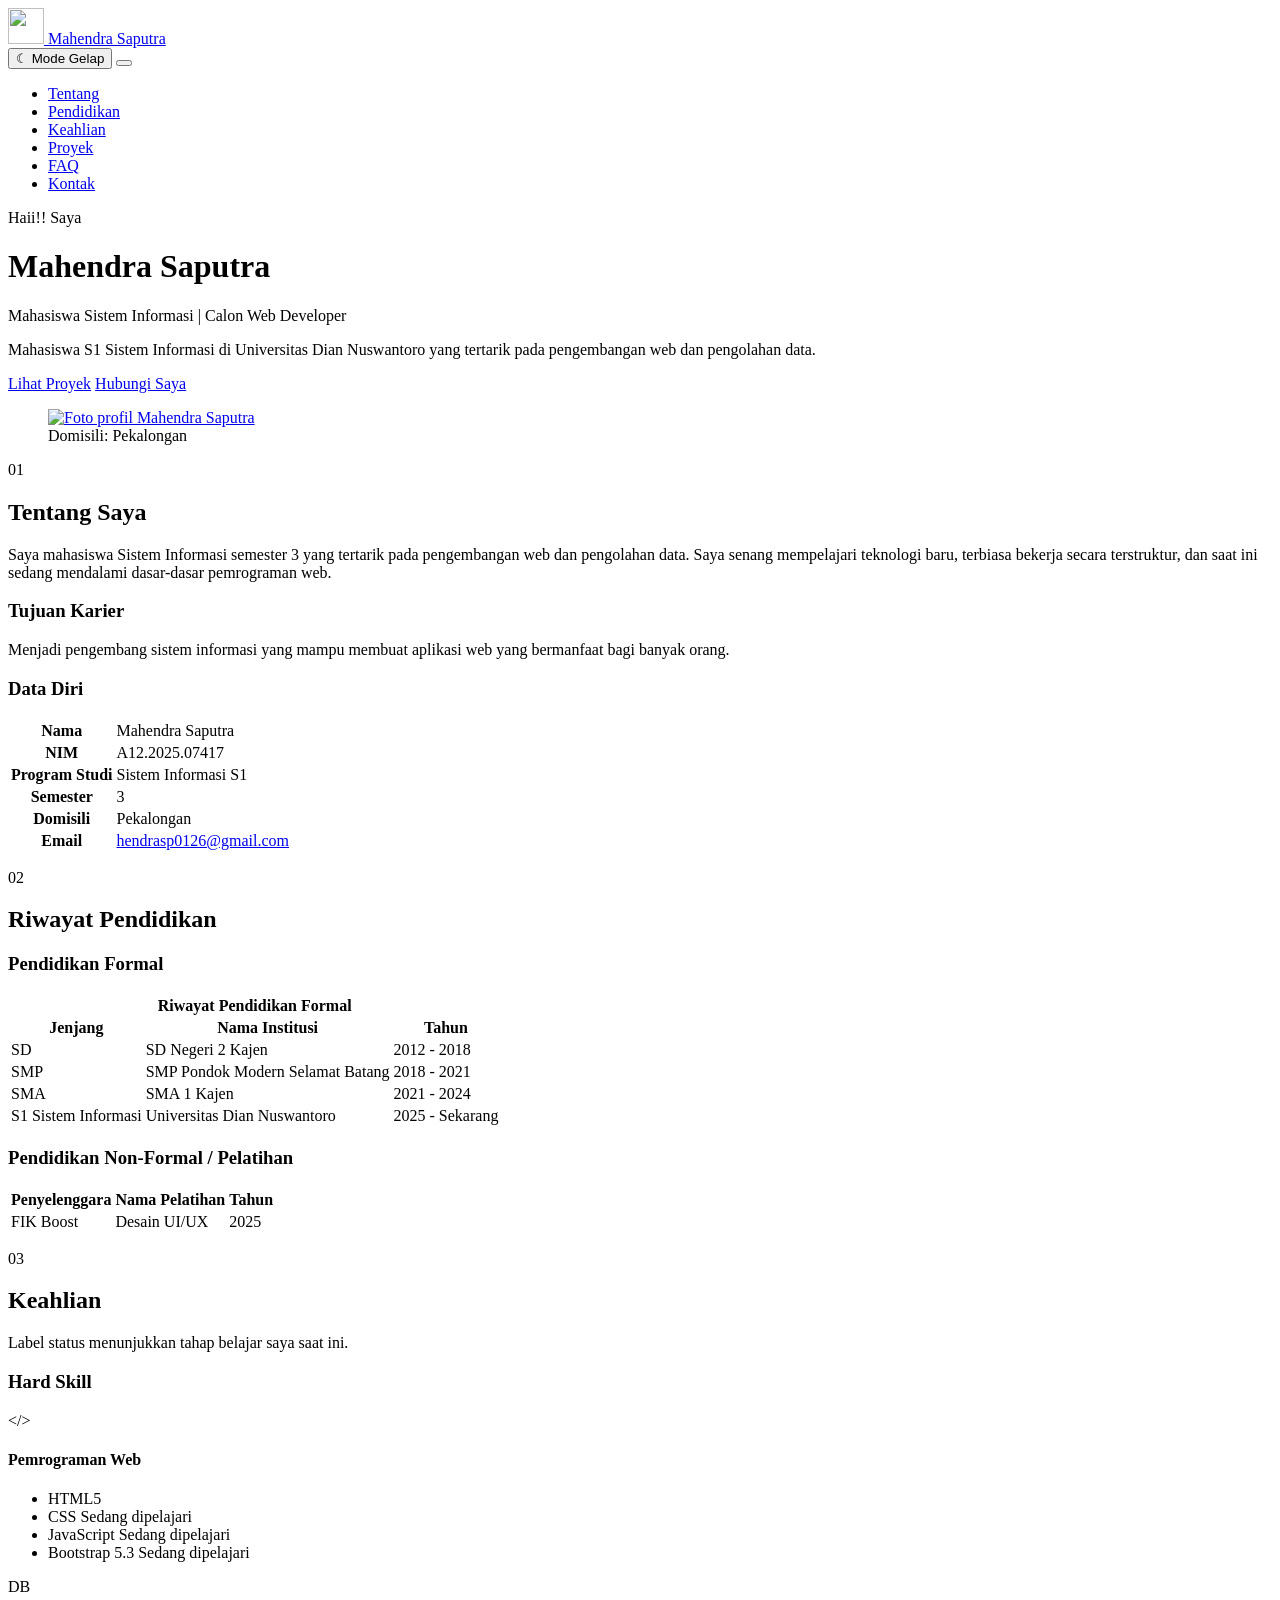
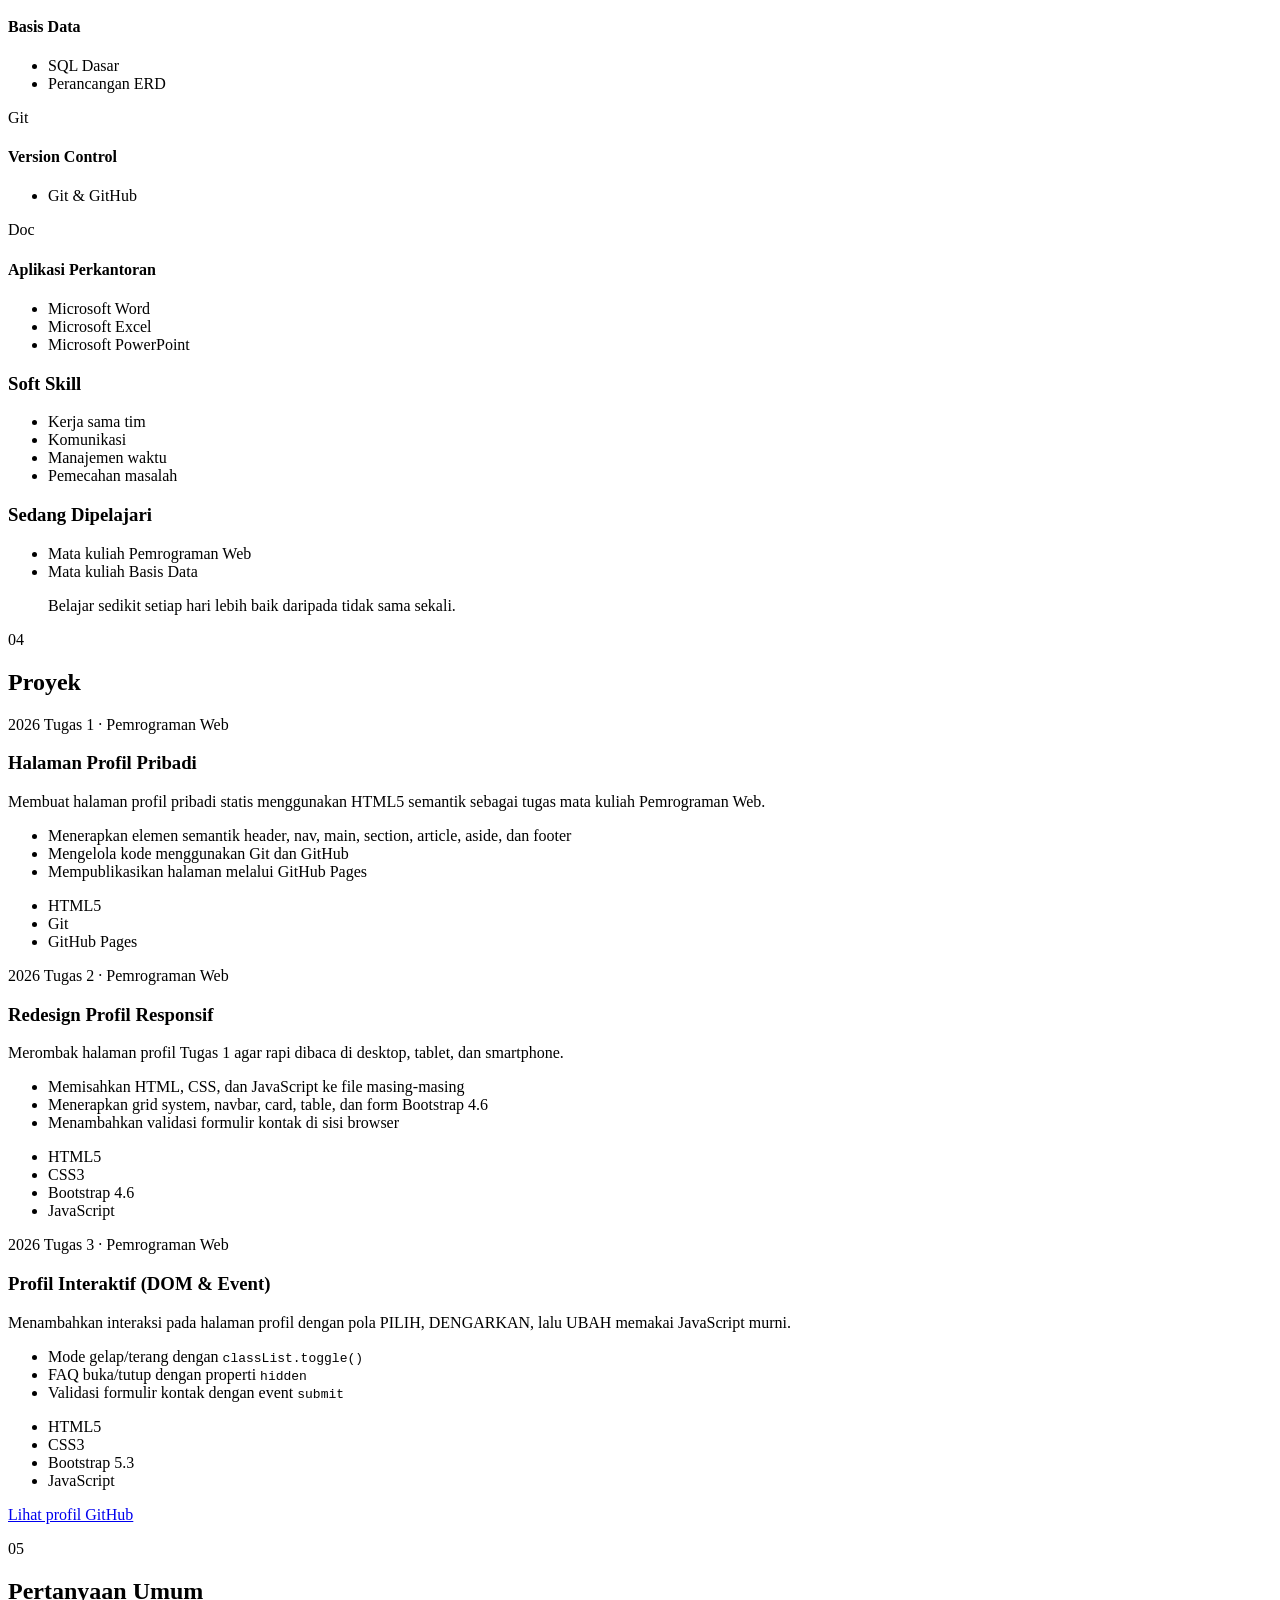
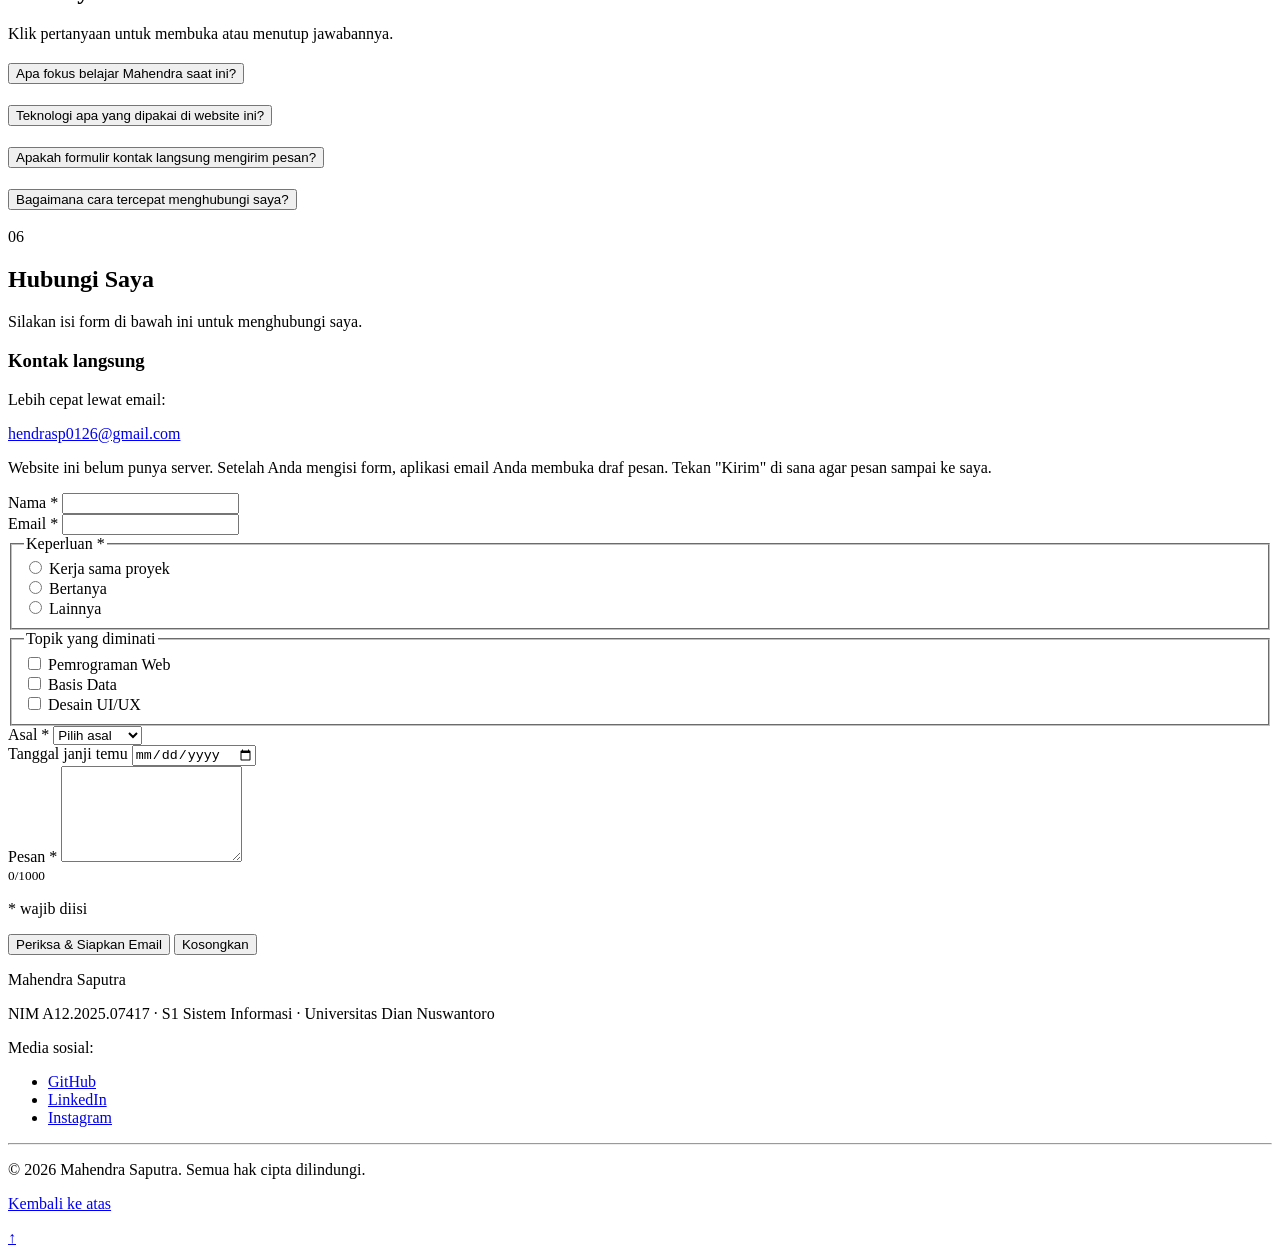
==== commit 5f8da386: "Add files via upload" ====
--- a/index.html
+++ b/index.html
@@ -1,45 +1,60 @@
 <!DOCTYPE html>
 <html lang="id">
 <head>
+    <!-- Meta wajib: encoding karakter dan viewport responsif -->
     <meta charset="UTF-8">
-    <meta name="viewport" content="width=device-width, initial-scale=1, shrink-to-fit=no">
+    <meta name="viewport" content="width=device-width, initial-scale=1">
     <meta name="description" content="Profil pribadi Mahendra Saputra, mahasiswa S1 Sistem Informasi Universitas Dian Nuswantoro yang tertarik pada pengembangan web dan pengolahan data.">
     <meta name="author" content="Mahendra Saputra">
     <title>Mahendra Saputra - Profil Pribadi</title>
 
+    <!-- Font (opsional, butuh internet). Jika offline, browser memakai font sistem. -->
     <link rel="preconnect" href="https://fonts.googleapis.com">
     <link rel="preconnect" href="https://fonts.gstatic.com" crossorigin>
     <link rel="stylesheet" href="https://fonts.googleapis.com/css2?family=Plus+Jakarta+Sans:wght@400;500;600;700;800&display=swap">
 
+    <!-- Bootstrap 5.3.3 disimpan lokal agar tetap berjalan tanpa internet -->
     <link rel="stylesheet" href="css/bootstrap.min.css">
+    <!-- Stylesheet eksternal milik website ini; dimuat setelah Bootstrap agar dapat menimpa gaya bawaan -->
     <link rel="stylesheet" href="css/style.css">
 </head>
 
 <body>
 
+    <!-- ================= HEADER & NAVIGASI ================= -->
     <header id="atas" class="site-header">
-        <nav id="menu" class="navbar navbar-expand-lg navbar-light fixed-top site-nav" aria-label="Navigasi utama">
+        <nav id="menu" class="navbar navbar-expand-lg fixed-top site-nav" aria-label="Navigasi utama">
             <div class="container">
                 <a class="navbar-brand brand" href="#atas">
                     <img src="images/Foto-Profil.jpeg" alt="" class="brand-avatar" width="36" height="36">
                     <span>Mahendra Saputra</span>
                 </a>
-                <button class="navbar-toggler" type="button" data-toggle="collapse" data-target="#menu-utama"
-                        aria-controls="menu-utama" aria-expanded="false" aria-label="Buka atau tutup menu">
-                    <span class="navbar-toggler-icon"></span>
-                </button>
+                <!-- Tombol tema dan tombol menu mobile -->
+                <div class="nav-actions order-lg-last">
+                    <!-- FITUR 1: tombol mode gelap/terang (dipilih oleh script.js lewat #tema) -->
+                    <button id="tema" class="btn-tema" type="button">
+                        <span id="tema-ikon" aria-hidden="true">&#9790;</span>
+                        <span id="tema-teks">Mode Gelap</span>
+                    </button>
+                    <button class="navbar-toggler" type="button" data-bs-toggle="collapse" data-bs-target="#menu-utama"
+                            aria-controls="menu-utama" aria-expanded="false" aria-label="Buka atau tutup menu">
+                        <span class="navbar-toggler-icon"></span>
+                    </button>
+                </div>
                 <div class="collapse navbar-collapse" id="menu-utama">
-                    <ul class="navbar-nav ml-auto">
-                        <li class="nav-item"><a class="nav-link" href="#tentang">Tentang Saya</a></li>
-                        <li class="nav-item"><a class="nav-link" href="#pendidikan">Riwayat Pendidikan</a></li>
+                    <ul class="navbar-nav ms-auto">
+                        <li class="nav-item"><a class="nav-link" href="#tentang">Tentang</a></li>
+                        <li class="nav-item"><a class="nav-link" href="#pendidikan">Pendidikan</a></li>
                         <li class="nav-item"><a class="nav-link" href="#keahlian">Keahlian</a></li>
                         <li class="nav-item"><a class="nav-link" href="#proyek">Proyek</a></li>
+                        <li class="nav-item"><a class="nav-link" href="#faq">FAQ</a></li>
                         <li class="nav-item"><a class="nav-link nav-cta" href="#kontak">Kontak</a></li>
                     </ul>
                 </div>
             </div>
         </nav>
 
+        <!-- Hero: perkenalan singkat -->
         <div class="hero">
             <div class="container">
                 <div class="row align-items-center">
@@ -58,6 +73,7 @@
                     </div>
                     <div class="col-lg-5 order-1 order-lg-2">
                         <figure class="hero-photo">
+                            <!-- Gambar sebagai link: membuka foto ukuran penuh di tab baru -->
                             <a href="images/Foto-Profil.jpeg" target="_blank" rel="noopener" title="Lihat foto ukuran penuh">
                                 <img src="images/Foto-Profil.jpeg" alt="Foto profil Mahendra Saputra" width="853" height="1280">
                             </a>
@@ -71,6 +87,7 @@
 
     <main>
 
+        <!-- ================= TENTANG SAYA ================= -->
         <section id="tentang" class="section">
             <div class="container">
                 <div class="section-head">
@@ -133,6 +150,7 @@
             </div>
         </section>
 
+        <!-- ================= RIWAYAT PENDIDIKAN ================= -->
         <section id="pendidikan" class="section section-alt">
             <div class="container">
                 <div class="section-head">
@@ -206,6 +224,7 @@
             </div>
         </section>
 
+        <!-- ================= KEAHLIAN ================= -->
         <section id="keahlian" class="section">
             <div class="container">
                 <div class="section-head">
@@ -227,7 +246,7 @@
                                     <li>HTML5</li>
                                     <li>CSS <span class="badge badge-learning">Sedang dipelajari</span></li>
                                     <li>JavaScript <span class="badge badge-learning">Sedang dipelajari</span></li>
-                                    <li>Bootstrap 4.6 <span class="badge badge-learning">Sedang dipelajari</span></li>
+                                    <li>Bootstrap 5.3 <span class="badge badge-learning">Sedang dipelajari</span></li>
                                 </ul>
                             </div>
                         </article>
@@ -278,6 +297,7 @@
                     <li>Pemecahan masalah</li>
                 </ul>
 
+                <!-- Informasi pendukung (aside) dari halaman asli -->
                 <aside id="info-tambahan" class="learning-box">
                     <div class="row align-items-center">
                         <div class="col-md-5 mb-3 mb-md-0">
@@ -297,6 +317,7 @@
             </div>
         </section>
 
+        <!-- ================= PROYEK ================= -->
         <section id="proyek" class="section section-alt">
             <div class="container">
                 <div class="section-head">
@@ -305,7 +326,7 @@
                 </div>
 
                 <div class="row">
-                    <div class="col-md-6 mb-4">
+                    <div class="col-md-6 col-xl-4 mb-4">
                         <article class="card project-card h-100">
                             <div class="card-body d-flex flex-column">
                                 <div class="project-meta">
@@ -331,7 +352,7 @@
                         </article>
                     </div>
 
-                    <div class="col-md-6 mb-4">
+                    <div class="col-md-6 col-xl-4 mb-4">
                         <article class="card project-card h-100">
                             <div class="card-body d-flex flex-column">
                                 <div class="project-meta">
@@ -357,6 +378,33 @@
                             </div>
                         </article>
                     </div>
+
+                    <div class="col-md-6 col-xl-4 mb-4">
+                        <article class="card project-card h-100">
+                            <div class="card-body d-flex flex-column">
+                                <div class="project-meta">
+                                    <span class="project-year">2026</span>
+                                    <span class="project-type">Tugas 3 · Pemrograman Web</span>
+                                </div>
+                                <h3 class="project-title">Profil Interaktif (DOM &amp; Event)</h3>
+                                <p>
+                                    Menambahkan interaksi pada halaman profil dengan pola PILIH, DENGARKAN,
+                                    lalu UBAH memakai JavaScript murni.
+                                </p>
+                                <ul class="project-points">
+                                    <li>Mode gelap/terang dengan <code>classList.toggle()</code></li>
+                                    <li>FAQ buka/tutup dengan properti <code>hidden</code></li>
+                                    <li>Validasi formulir kontak dengan event <code>submit</code></li>
+                                </ul>
+                                <ul class="tech-list mt-auto" aria-label="Teknologi yang digunakan">
+                                    <li>HTML5</li>
+                                    <li>CSS3</li>
+                                    <li>Bootstrap 5.3</li>
+                                    <li>JavaScript</li>
+                                </ul>
+                            </div>
+                        </article>
+                    </div>
                 </div>
 
                 <p class="text-center mb-0">
@@ -367,10 +415,85 @@
             </div>
         </section>
 
-        <section id="kontak" class="section">
+        <!-- ================= FAQ (FITUR 2) ================= -->
+        <section id="faq" class="section">
             <div class="container">
                 <div class="section-head">
                     <p class="section-label">05</p>
+                    <h2 class="section-title">Pertanyaan Umum</h2>
+                    <p class="section-desc">Klik pertanyaan untuk membuka atau menutup jawabannya.</p>
+                </div>
+
+                <!-- Setiap tombol .faq-tanya mengendalikan satu jawaban lewat aria-controls -->
+                <div class="faq-list">
+                    <div class="faq-item">
+                        <h3 class="faq-judul">
+                            <button class="faq-tanya" type="button" aria-expanded="false" aria-controls="faq-jawab-1">
+                                <span>Apa fokus belajar Mahendra saat ini?</span>
+                                <span class="faq-ikon" aria-hidden="true"></span>
+                            </button>
+                        </h3>
+                        <div id="faq-jawab-1" class="faq-jawab" hidden>
+                            <p>
+                                Saya tertarik pada pengembangan web dan pengolahan data. Semester ini saya
+                                mengambil mata kuliah Pemrograman Web dan Basis Data.
+                            </p>
+                        </div>
+                    </div>
+
+                    <div class="faq-item">
+                        <h3 class="faq-judul">
+                            <button class="faq-tanya" type="button" aria-expanded="false" aria-controls="faq-jawab-2">
+                                <span>Teknologi apa yang dipakai di website ini?</span>
+                                <span class="faq-ikon" aria-hidden="true"></span>
+                            </button>
+                        </h3>
+                        <div id="faq-jawab-2" class="faq-jawab" hidden>
+                            <p>
+                                HTML5 untuk struktur, CSS3 dan Bootstrap 5.3 untuk tampilan, serta JavaScript
+                                untuk mode gelap, FAQ ini, dan validasi formulir kontak.
+                            </p>
+                        </div>
+                    </div>
+
+                    <div class="faq-item">
+                        <h3 class="faq-judul">
+                            <button class="faq-tanya" type="button" aria-expanded="false" aria-controls="faq-jawab-3">
+                                <span>Apakah formulir kontak langsung mengirim pesan?</span>
+                                <span class="faq-ikon" aria-hidden="true"></span>
+                            </button>
+                        </h3>
+                        <div id="faq-jawab-3" class="faq-jawab" hidden>
+                            <p>
+                                Belum. Website ini statis dan tidak punya server. Formulir memeriksa isian Anda,
+                                lalu menyiapkan draf email yang Anda kirim sendiri dari aplikasi email.
+                            </p>
+                        </div>
+                    </div>
+
+                    <div class="faq-item">
+                        <h3 class="faq-judul">
+                            <button class="faq-tanya" type="button" aria-expanded="false" aria-controls="faq-jawab-4">
+                                <span>Bagaimana cara tercepat menghubungi saya?</span>
+                                <span class="faq-ikon" aria-hidden="true"></span>
+                            </button>
+                        </h3>
+                        <div id="faq-jawab-4" class="faq-jawab" hidden>
+                            <p>
+                                Kirim email ke <a href="mailto:hendrasp0126@gmail.com">hendrasp0126@gmail.com</a>
+                                atau hubungi saya lewat LinkedIn yang tercantum di bagian bawah halaman.
+                            </p>
+                        </div>
+                    </div>
+                </div>
+            </div>
+        </section>
+
+        <!-- ================= KONTAK (FITUR 3: VALIDASI FORM) ================= -->
+        <section id="kontak" class="section section-alt">
+            <div class="container">
+                <div class="section-head">
+                    <p class="section-label">06</p>
                     <h2 class="section-title">Hubungi Saya</h2>
                     <p class="section-desc">Silakan isi form di bawah ini untuk menghubungi saya.</p>
                 </div>
@@ -389,88 +512,87 @@
                     </div>
 
                     <div class="col-lg-8">
+                        <!-- novalidate: pemeriksaan isian dilakukan oleh script.js, bukan oleh browser -->
                         <form id="form-kontak" class="card contact-card" action="#" method="get" novalidate>
                             <div class="card-body">
-                                <div class="form-row">
-                                    <div class="form-group col-md-6">
-                                        <label for="fnama">Nama <span class="req" aria-hidden="true">*</span></label>
-                                        <input type="text" class="form-control" id="fnama" name="fnama" minlength="3" required autocomplete="name">
-                                        <div class="invalid-feedback">Nama wajib diisi, minimal 3 karakter.</div>
+                                <div class="row g-3">
+                                    <div class="col-md-6">
+                                        <label class="form-label" for="fnama">Nama <span class="req" aria-hidden="true">*</span></label>
+                                        <input type="text" class="form-control" id="fnama" name="fnama" autocomplete="name" aria-describedby="error-nama">
+                                        <div id="error-nama" class="invalid-feedback"></div>
                                     </div>
-                                    <div class="form-group col-md-6">
-                                        <label for="femail">Email <span class="req" aria-hidden="true">*</span></label>
-                                        <input type="email" class="form-control" id="femail" name="femail" required autocomplete="email">
-                                        <div class="invalid-feedback">Masukkan alamat email yang valid, misalnya nama@contoh.com.</div>
+                                    <div class="col-md-6">
+                                        <label class="form-label" for="femail">Email <span class="req" aria-hidden="true">*</span></label>
+                                        <input type="email" class="form-control" id="femail" name="femail" autocomplete="email" aria-describedby="error-email">
+                                        <div id="error-email" class="invalid-feedback"></div>
                                     </div>
-                                </div>
-
-                                <fieldset class="form-group">
-                                    <legend class="col-form-label pt-0">Keperluan <span class="req" aria-hidden="true">*</span></legend>
-                                    <div class="custom-control custom-radio custom-control-inline">
-                                        <input type="radio" id="fkeperluan1" name="fkeperluan" value="proyek" class="custom-control-input" required>
-                                        <label class="custom-control-label" for="fkeperluan1">Kerja sama proyek</label>
-                                    </div>
-                                    <div class="custom-control custom-radio custom-control-inline">
-                                        <input type="radio" id="fkeperluan2" name="fkeperluan" value="tanya" class="custom-control-input">
-                                        <label class="custom-control-label" for="fkeperluan2">Bertanya</label>
-                                    </div>
-                                    <div class="custom-control custom-radio custom-control-inline">
-                                        <input type="radio" id="fkeperluan3" name="fkeperluan" value="lainnya" class="custom-control-input">
-                                        <label class="custom-control-label" for="fkeperluan3">Lainnya</label>
-                                    </div>
-                                    <div id="keperluan-feedback" class="invalid-feedback">Pilih salah satu keperluan.</div>
-                                </fieldset>
-
-                                <fieldset class="form-group">
-                                    <legend class="col-form-label pt-0">Topik yang diminati</legend>
-                                    <div class="custom-control custom-checkbox custom-control-inline">
-                                        <input type="checkbox" id="ftopik1" name="ftopik" value="Pemrograman Web" class="custom-control-input">
-                                        <label class="custom-control-label" for="ftopik1">Pemrograman Web</label>
-                                    </div>
-                                    <div class="custom-control custom-checkbox custom-control-inline">
-                                        <input type="checkbox" id="ftopik2" name="ftopik" value="Basis Data" class="custom-control-input">
-                                        <label class="custom-control-label" for="ftopik2">Basis Data</label>
-                                    </div>
-                                    <div class="custom-control custom-checkbox custom-control-inline">
-                                        <input type="checkbox" id="ftopik3" name="ftopik" value="Desain UI/UX" class="custom-control-input">
-                                        <label class="custom-control-label" for="ftopik3">Desain UI/UX</label>
-                                    </div>
-                                </fieldset>
-
-                                <div class="form-row">
-                                    <div class="form-group col-md-6">
-                                        <label for="fasal">Asal <span class="req" aria-hidden="true">*</span></label>
-                                        <select id="fasal" name="fasal" class="custom-select" required>
-                                            <option value="" selected disabled>Pilih asal</option>
+
+                                    <fieldset class="col-12">
+                                        <legend class="form-label">Keperluan <span class="req" aria-hidden="true">*</span></legend>
+                                        <div class="form-check form-check-inline">
+                                            <input class="form-check-input" type="radio" id="fkeperluan1" name="fkeperluan" value="Kerja sama proyek">
+                                            <label class="form-check-label" for="fkeperluan1">Kerja sama proyek</label>
+                                        </div>
+                                        <div class="form-check form-check-inline">
+                                            <input class="form-check-input" type="radio" id="fkeperluan2" name="fkeperluan" value="Bertanya">
+                                            <label class="form-check-label" for="fkeperluan2">Bertanya</label>
+                                        </div>
+                                        <div class="form-check form-check-inline">
+                                            <input class="form-check-input" type="radio" id="fkeperluan3" name="fkeperluan" value="Lainnya">
+                                            <label class="form-check-label" for="fkeperluan3">Lainnya</label>
+                                        </div>
+                                        <!-- hidden: pesan ini disembunyikan sampai script.js menampilkannya -->
+                                        <p id="error-keperluan" class="pesan-error" hidden>Pilih salah satu keperluan.</p>
+                                    </fieldset>
+
+                                    <fieldset class="col-12">
+                                        <legend class="form-label">Topik yang diminati</legend>
+                                        <div class="form-check form-check-inline">
+                                            <input class="form-check-input" type="checkbox" id="ftopik1" name="ftopik" value="Pemrograman Web">
+                                            <label class="form-check-label" for="ftopik1">Pemrograman Web</label>
+                                        </div>
+                                        <div class="form-check form-check-inline">
+                                            <input class="form-check-input" type="checkbox" id="ftopik2" name="ftopik" value="Basis Data">
+                                            <label class="form-check-label" for="ftopik2">Basis Data</label>
+                                        </div>
+                                        <div class="form-check form-check-inline">
+                                            <input class="form-check-input" type="checkbox" id="ftopik3" name="ftopik" value="Desain UI/UX">
+                                            <label class="form-check-label" for="ftopik3">Desain UI/UX</label>
+                                        </div>
+                                    </fieldset>
+
+                                    <div class="col-md-6">
+                                        <label class="form-label" for="fasal">Asal <span class="req" aria-hidden="true">*</span></label>
+                                        <select id="fasal" name="fasal" class="form-select" aria-describedby="error-asal">
+                                            <option value="" selected>Pilih asal</option>
                                             <option value="Mahasiswa">Mahasiswa</option>
                                             <option value="Dosen">Dosen</option>
                                             <option value="Umum">Umum</option>
                                         </select>
-                                        <div class="invalid-feedback">Pilih asal Anda.</div>
+                                        <div id="error-asal" class="invalid-feedback"></div>
                                     </div>
-                                    <div class="form-group col-md-6">
-                                        <label for="ftanggal">Tanggal janji temu</label>
-                                        <input type="date" class="form-control" id="ftanggal" name="ftanggal">
-                                        <div class="invalid-feedback">Tanggal tidak boleh sebelum hari ini.</div>
+                                    <div class="col-md-6">
+                                        <label class="form-label" for="ftanggal">Tanggal janji temu</label>
+                                        <input type="date" class="form-control" id="ftanggal" name="ftanggal" aria-describedby="error-tanggal">
+                                        <div id="error-tanggal" class="invalid-feedback"></div>
+                                    </div>
+
+                                    <div class="col-12">
+                                        <label class="form-label" for="fpesan">Pesan <span class="req" aria-hidden="true">*</span></label>
+                                        <textarea id="fpesan" name="fpesan" class="form-control" rows="6" maxlength="1000" aria-describedby="error-pesan pesan-counter"></textarea>
+                                        <div id="error-pesan" class="invalid-feedback"></div>
+                                        <small id="pesan-counter" class="form-counter">0/1000</small>
                                     </div>
                                 </div>
 
-                                <div class="form-group">
-                                    <label for="fpesan">Pesan <span class="req" aria-hidden="true">*</span></label>
-                                    <textarea id="fpesan" name="fpesan" class="form-control" rows="6" minlength="10" maxlength="1000" required></textarea>
-                                    <div class="d-flex justify-content-between">
-                                        <div class="invalid-feedback">Pesan wajib diisi, minimal 10 karakter.</div>
-                                        <small id="pesan-counter" class="form-text text-muted-custom ml-auto">0/1000</small>
-                                    </div>
-                                </div>
-
-                                <p class="small text-muted-custom"><span class="req">*</span> wajib diisi</p>
-
+                                <p class="small text-muted-custom mt-3"><span class="req">*</span> wajib diisi</p>
+
+                                <!-- Area notifikasi hasil validasi (diisi oleh script.js) -->
                                 <div id="form-status" role="status" aria-live="polite"></div>
 
                                 <div class="d-flex flex-wrap form-buttons">
                                     <button type="submit" class="btn btn-primary">Periksa &amp; Siapkan Email</button>
-                                    <button type="reset" class="btn btn-light">Kosongkan</button>
+                                    <button type="reset" class="btn btn-netral">Kosongkan</button>
                                 </div>
                             </div>
                         </form>
@@ -481,6 +603,7 @@
 
     </main>
 
+    <!-- ================= FOOTER ================= -->
     <footer class="site-footer">
         <div class="container">
             <div class="row align-items-center">
@@ -488,7 +611,7 @@
                     <p class="footer-name">Mahendra Saputra</p>
                     <p class="mb-0 small">NIM A12.2025.07417 · S1 Sistem Informasi · Universitas Dian Nuswantoro</p>
                 </div>
-                <div class="col-md-6 text-md-right">
+                <div class="col-md-6 text-md-end">
                     <p class="small mb-2">Media sosial:</p>
                     <ul class="social-list">
                         <li><a href="https://github.com/MahendraSp56" target="_blank" rel="noopener">GitHub</a></li>
@@ -505,9 +628,11 @@
         </div>
     </footer>
 
+    <!-- Tombol kembali ke atas (muncul setelah halaman digulir) -->
     <a href="#atas" id="btn-atas" class="btn-top" aria-label="Kembali ke atas">&uarr;</a>
 
-    <script src="js/jquery.min.js"></script>
+    <!-- JavaScript: Bootstrap 5.3 (navbar mobile & scrollspy), lalu script.js milik website ini.
+         Diletakkan di akhir body agar semua elemen HTML sudah tersedia saat script dijalankan. -->
     <script src="js/bootstrap.bundle.min.js"></script>
     <script src="js/script.js"></script>
 </body>
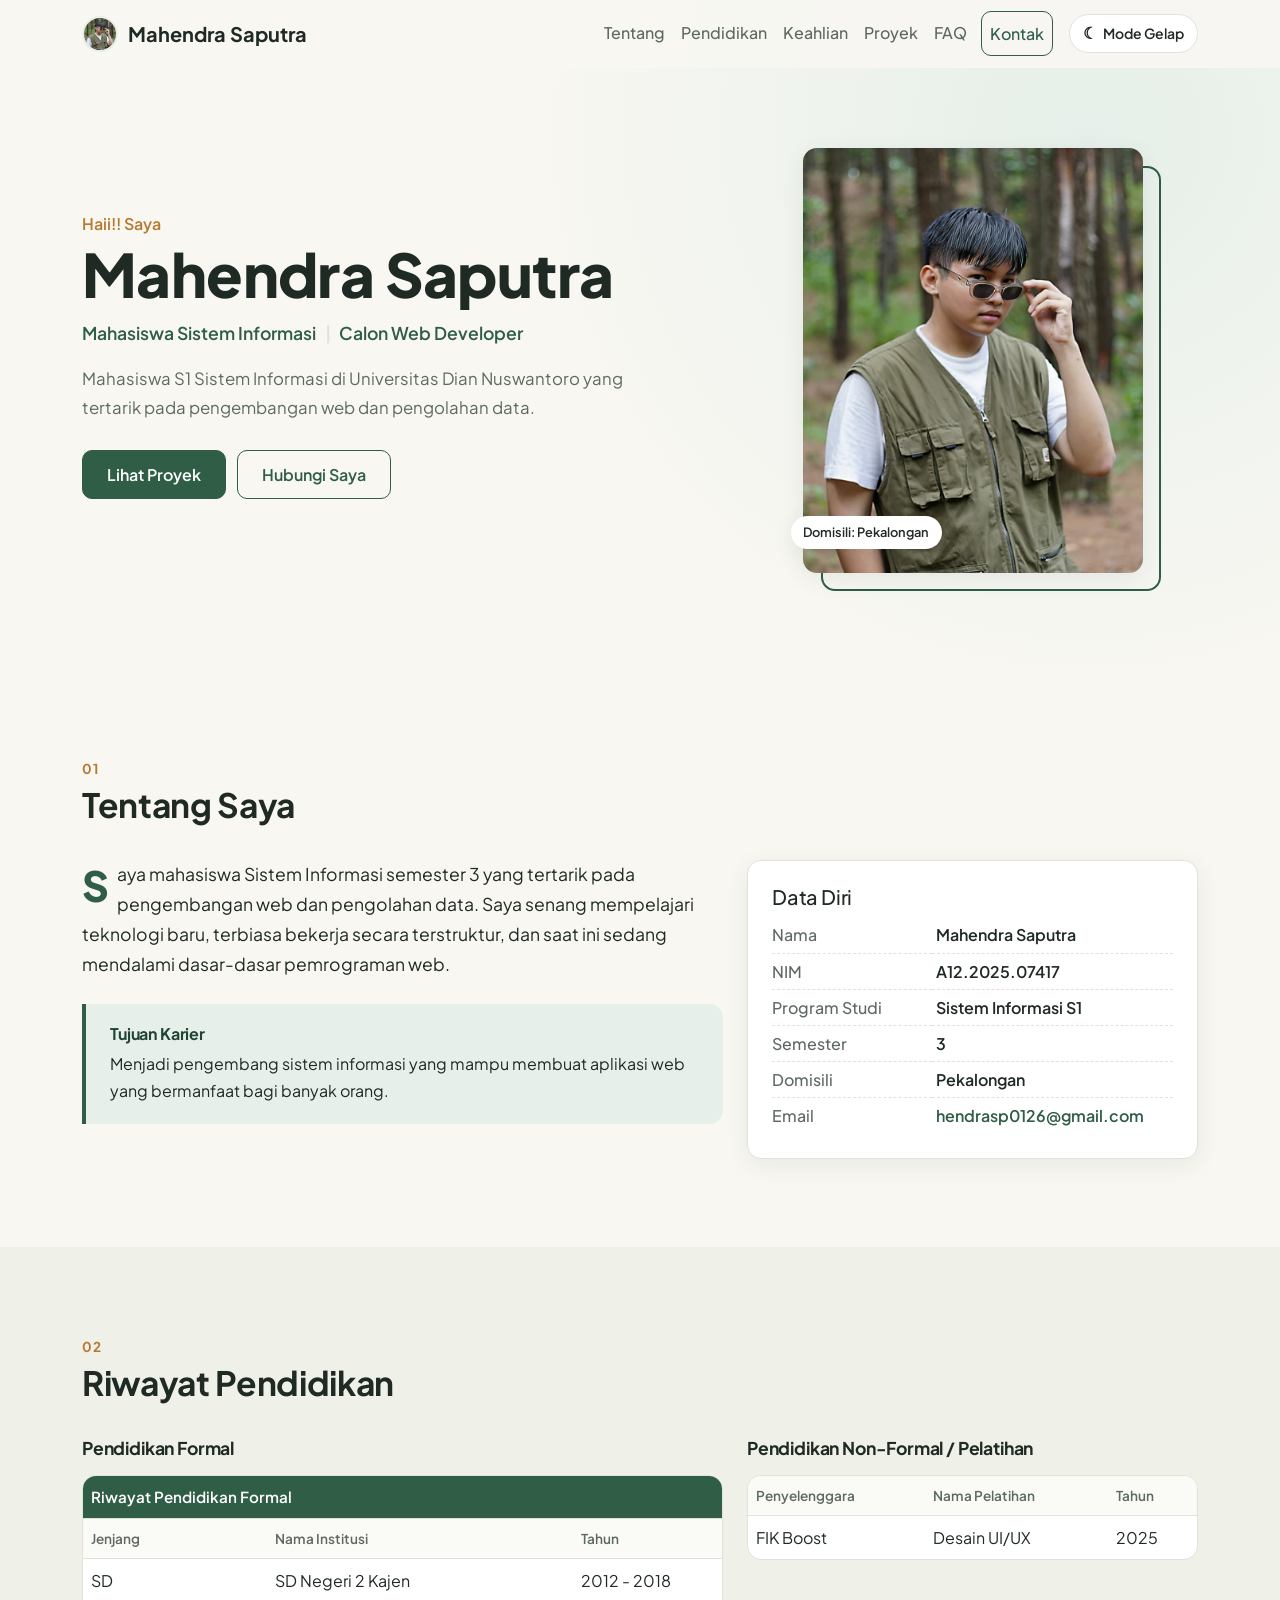
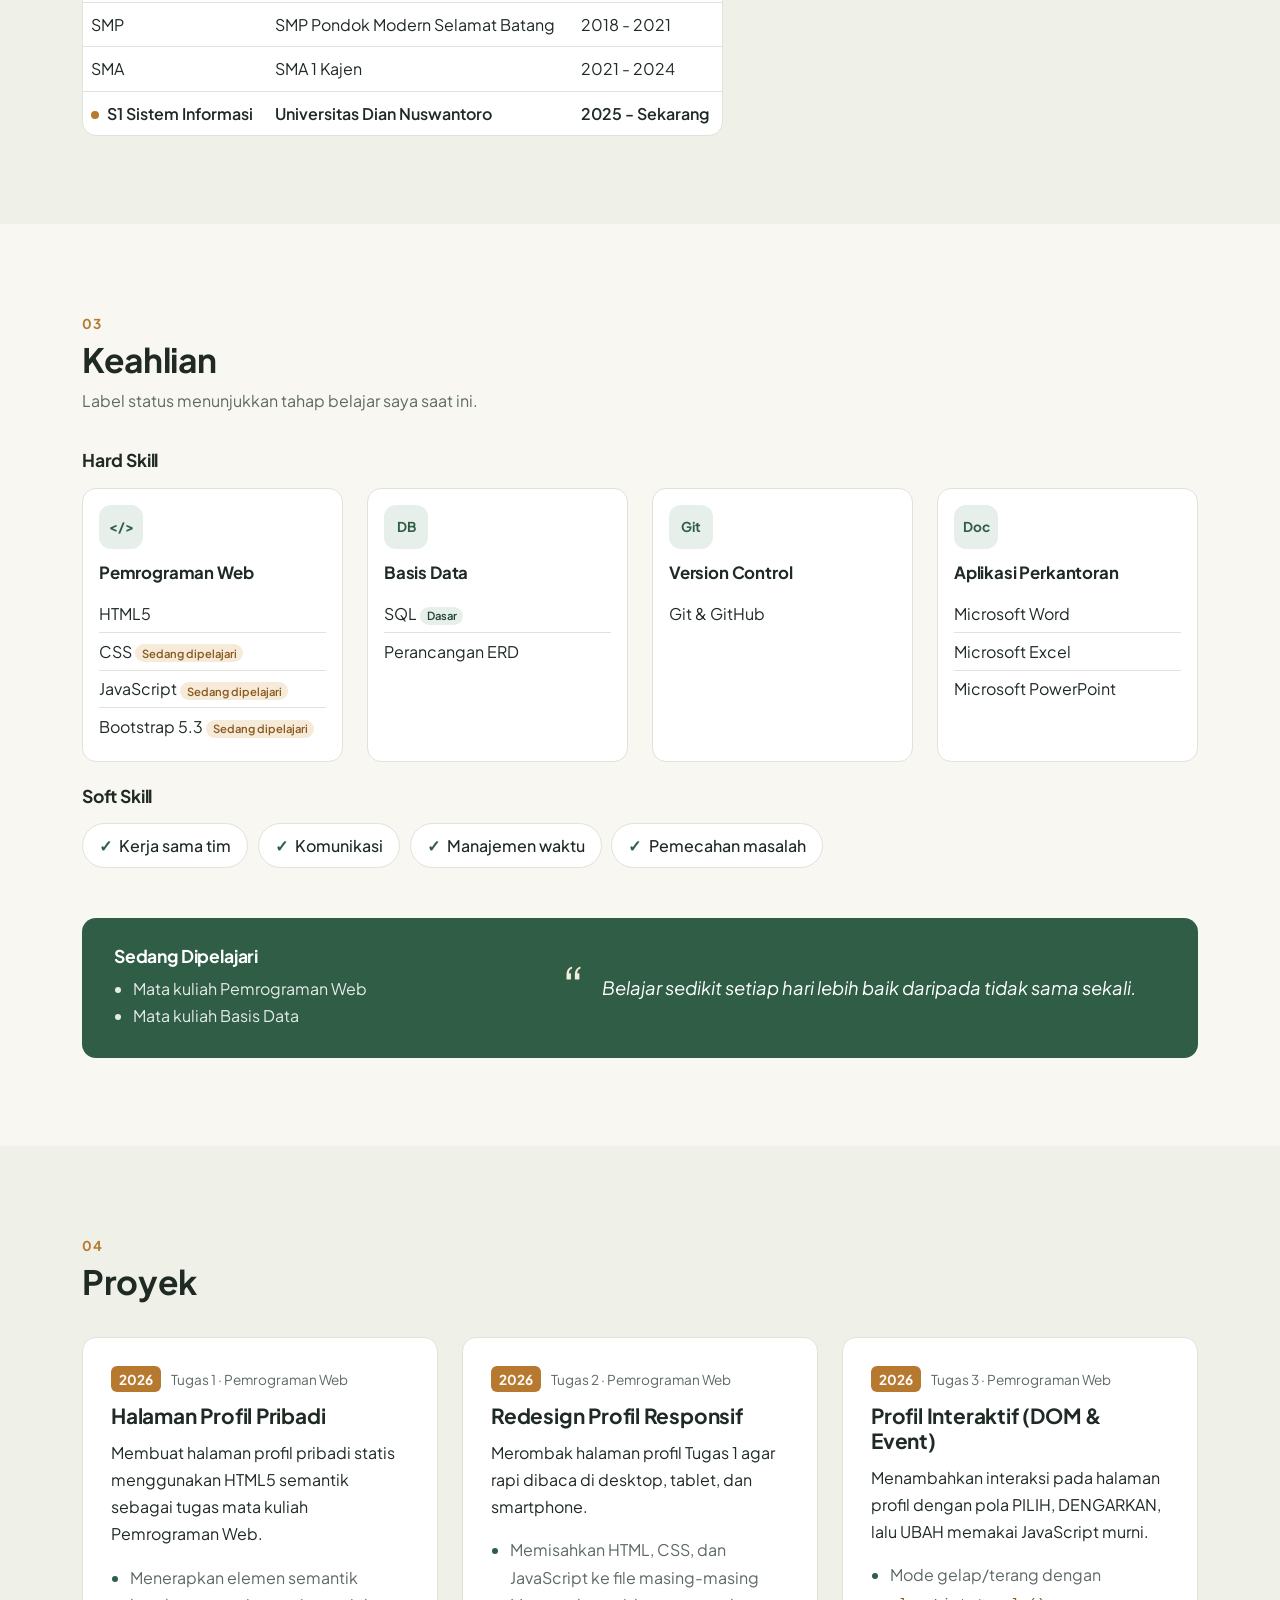
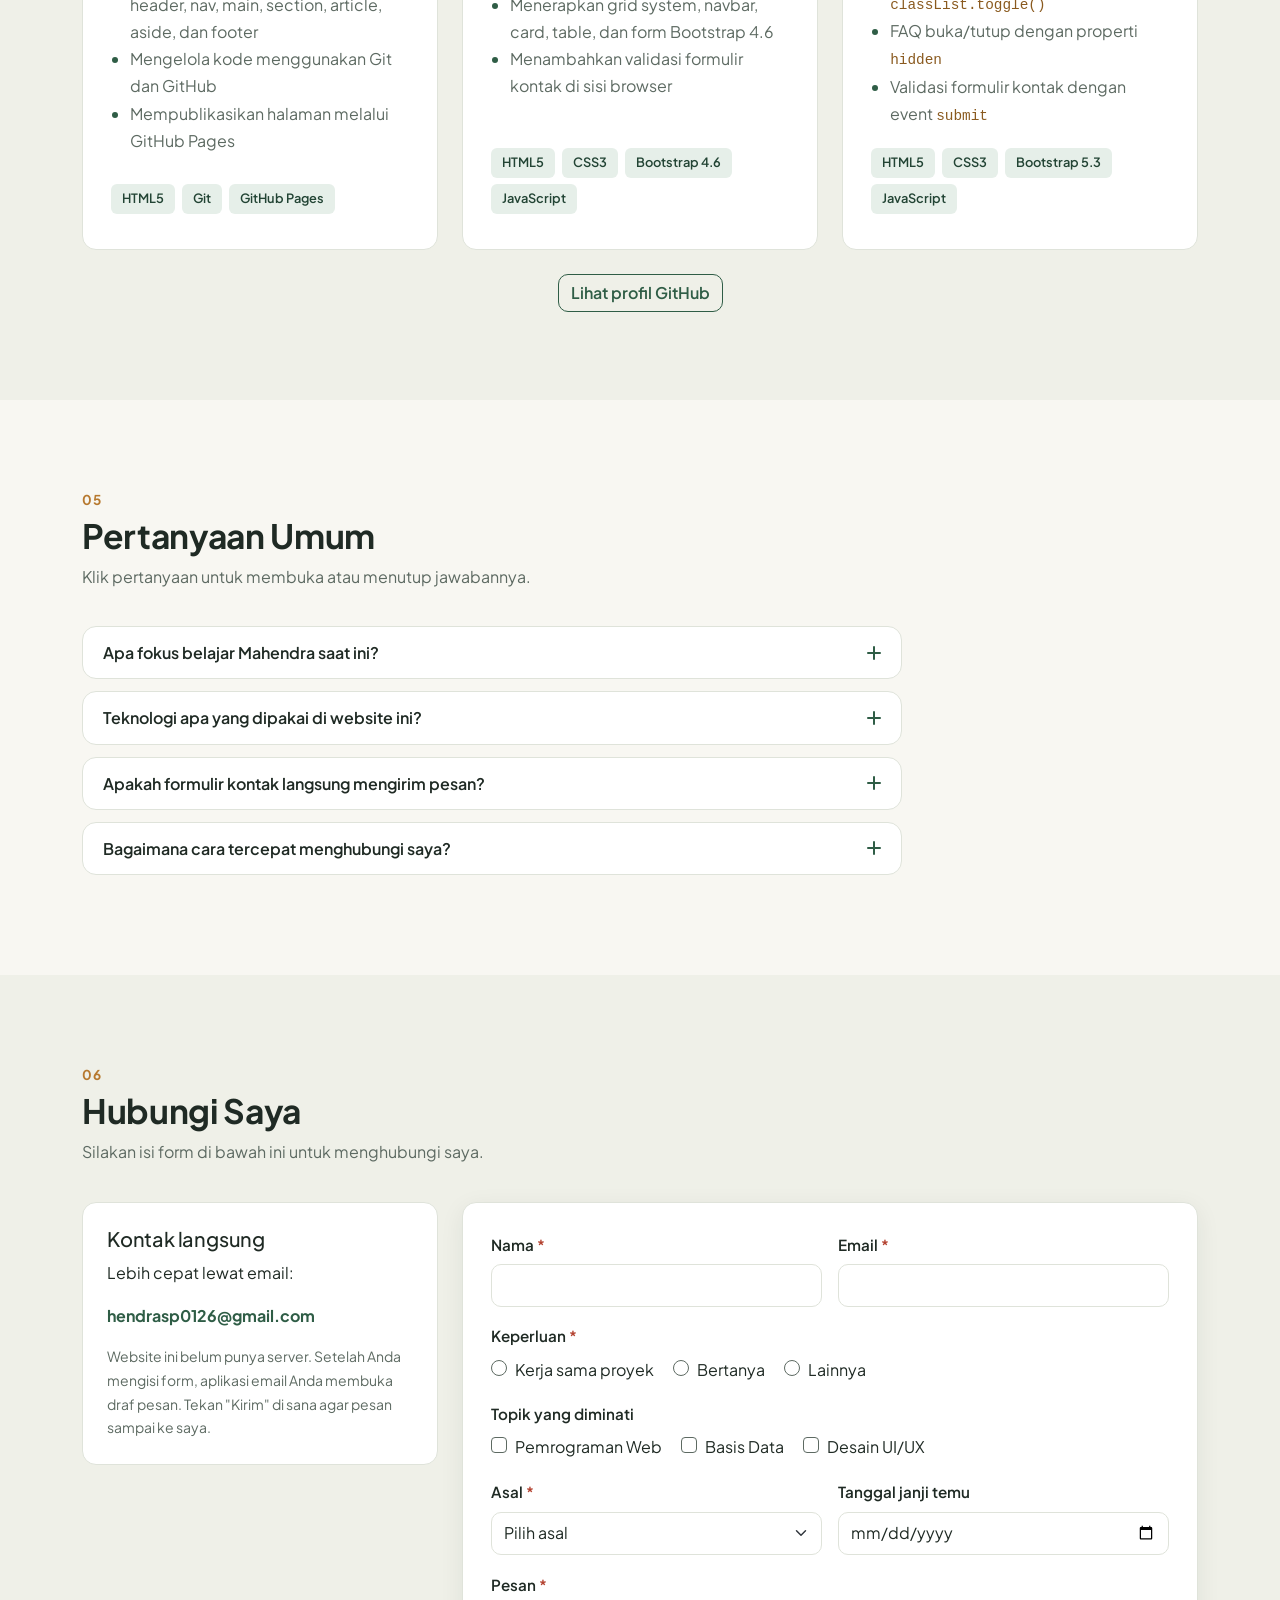
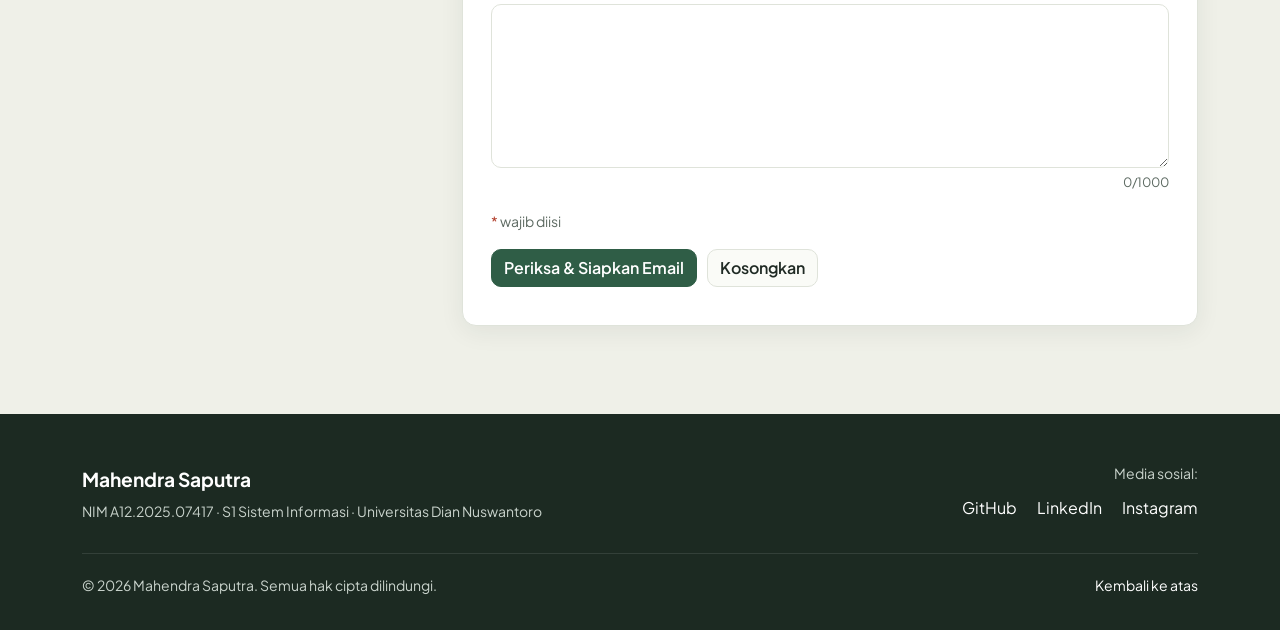
==== commit d0e46728: "Add files via upload" ====
--- a/index.html
+++ b/index.html
@@ -14,9 +14,9 @@
     <link rel="stylesheet" href="https://fonts.googleapis.com/css2?family=Plus+Jakarta+Sans:wght@400;500;600;700;800&display=swap">
 
     <!-- Bootstrap 5.3.3 disimpan lokal agar tetap berjalan tanpa internet -->
-    <link rel="stylesheet" href="css/bootstrap.min.css">
+    <link rel="stylesheet" href="bootstrap.min.css">
     <!-- Stylesheet eksternal milik website ini; dimuat setelah Bootstrap agar dapat menimpa gaya bawaan -->
-    <link rel="stylesheet" href="css/style.css">
+    <link rel="stylesheet" href="style.css">
 </head>
 
 <body>
@@ -26,7 +26,7 @@
         <nav id="menu" class="navbar navbar-expand-lg fixed-top site-nav" aria-label="Navigasi utama">
             <div class="container">
                 <a class="navbar-brand brand" href="#atas">
-                    <img src="images/Foto-Profil.jpeg" alt="" class="brand-avatar" width="36" height="36">
+                    <img src="Foto-Profil.jpeg" alt="" class="brand-avatar" width="36" height="36">
                     <span>Mahendra Saputra</span>
                 </a>
                 <!-- Tombol tema dan tombol menu mobile -->
@@ -74,8 +74,8 @@
                     <div class="col-lg-5 order-1 order-lg-2">
                         <figure class="hero-photo">
                             <!-- Gambar sebagai link: membuka foto ukuran penuh di tab baru -->
-                            <a href="images/Foto-Profil.jpeg" target="_blank" rel="noopener" title="Lihat foto ukuran penuh">
-                                <img src="images/Foto-Profil.jpeg" alt="Foto profil Mahendra Saputra" width="853" height="1280">
+                            <a href="Foto-Profil.jpeg" target="_blank" rel="noopener" title="Lihat foto ukuran penuh">
+                                <img src="Foto-Profil.jpeg" alt="Foto profil Mahendra Saputra" width="853" height="1280">
                             </a>
                             <figcaption class="photo-tag">Domisili: Pekalongan</figcaption>
                         </figure>
@@ -631,9 +631,9 @@
     <!-- Tombol kembali ke atas (muncul setelah halaman digulir) -->
     <a href="#atas" id="btn-atas" class="btn-top" aria-label="Kembali ke atas">&uarr;</a>
 
-    <!-- JavaScript: Bootstrap 5.3 (navbar mobile & scrollspy), lalu script.js milik website ini.
+    <!-- JavaScript: Bootstrap 5.3 (menu lipat di HP), lalu script.js milik website ini.
          Diletakkan di akhir body agar semua elemen HTML sudah tersedia saat script dijalankan. -->
-    <script src="js/bootstrap.bundle.min.js"></script>
-    <script src="js/script.js"></script>
+    <script src="bootstrap.bundle.min.js"></script>
+    <script src="script.js"></script>
 </body>
 </html>
--- a/style.css
+++ b/style.css
@@ -0,0 +1,1207 @@
+/* ==========================================================
+   style.css - Website Profil Mahendra Saputra (Tugas 3)
+   Dimuat SETELAH bootstrap.min.css (Bootstrap 5.3) sehingga
+   dapat menimpa gaya bawaan Bootstrap.
+
+   Cara kerja mode gelap:
+   - Semua warna disimpan sebagai variabel CSS di :root.
+   - script.js menambah/menghapus class "gelap" pada <body>.
+   - body.gelap mengganti NILAI variabel, sehingga seluruh
+     elemen yang memakai variabel ikut berubah warna.
+   ========================================================== */
+
+/* ---------- 1. Variabel warna: MODE TERANG (bawaan) ---------- */
+:root {
+    --hijau: #2f5d46;          /* warna utama: teks link, garis */
+    --hijau-tua: #224434;      /* hover */
+    --hijau-muda: #e6efe9;     /* latar lembut */
+    --aksen: #b7792f;          /* warna pendukung */
+    --aksen-muda: #f6ead9;
+    --aksen-teks: #8a5a1f;     /* teks di atas --aksen-muda */
+    --latar: #f8f7f2;          /* latar halaman */
+    --latar-alt: #eff0e8;      /* latar section selang-seling */
+    --permukaan: #ffffff;      /* kartu */
+    --permukaan-alt: #fafbf7;  /* kepala tabel */
+    --teks: #1f2a24;
+    --teks-redup: #5d6a62;
+    --garis: #dfe3da;
+    --tombol-bg: #2f5d46;      /* latar tombol utama */
+    --tombol-hover: #224434;
+    --tombol-teks: #ffffff;    /* teks di atas tombol utama */
+    --kotak-bg: #2f5d46;       /* kotak hijau "Sedang Dipelajari" */
+    --kotak-teks: #ffffff;
+    --merah: #b3412f;
+    --merah-muda: #fbeae7;
+    --nav-bg: rgba(248, 247, 242, 0.92);
+    --footer-bg: #1c2a22;
+    --footer-teks: #c9d3cc;
+    --bayangan: 0 6px 24px rgba(31, 42, 36, 0.07);
+    --radius: 14px;
+    --tinggi-nav: 68px;
+}
+
+/* ---------- 2. Variabel warna: MODE GELAP ----------
+   Aktif ketika <body class="gelap">. Tidak ada spasi antara
+   body dan .gelap karena keduanya menunjuk elemen yang sama. */
+body.gelap {
+    --hijau: #8cc9a6;
+    --hijau-tua: #b5e0c6;
+    --hijau-muda: #23372c;
+    --aksen: #e0a95e;
+    --aksen-muda: #3a2e1f;
+    --aksen-teks: #f0c98f;
+    --latar: #121a16;
+    --latar-alt: #17211c;
+    --permukaan: #1d2923;
+    --permukaan-alt: #223029;
+    --teks: #e7eee9;
+    --teks-redup: #a9b7ae;
+    --garis: #2f3f36;
+    --tombol-bg: #8cc9a6;
+    --tombol-hover: #b5e0c6;
+    --tombol-teks: #0f1d16;
+    --kotak-bg: #23372c;
+    --kotak-teks: #e7eee9;
+    --merah: #ff8a7a;
+    --merah-muda: #3a211d;
+    --nav-bg: rgba(18, 26, 22, 0.92);
+    --footer-bg: #0b110e;
+    --footer-teks: #a9b7ae;
+    --bayangan: 0 6px 24px rgba(0, 0, 0, 0.35);
+
+    /* variabel milik Bootstrap 5.3 ikut disesuaikan */
+    --bs-body-bg: #121a16;
+    --bs-body-color: #e7eee9;
+    --bs-emphasis-color: #e7eee9;
+    --bs-secondary-color: #a9b7ae;
+    --bs-border-color: #2f3f36;
+    --bs-form-invalid-color: #ff8a7a;
+    --bs-form-invalid-border-color: #ff8a7a;
+    color-scheme: dark;        /* ikon kalender & scrollbar ikut gelap */
+}
+
+/* ---------- 3. Dasar (box model & tipografi) ---------- */
+*,
+*::before,
+*::after {
+    box-sizing: border-box;
+}
+
+html {
+    scroll-behavior: smooth;
+    scroll-padding-top: var(--tinggi-nav);
+}
+
+body {
+    font-family: "Plus Jakarta Sans", -apple-system, "Segoe UI", Roboto, "Helvetica Neue", Arial, sans-serif;
+    color: var(--teks);
+    background-color: var(--latar);
+    line-height: 1.7;
+    /* perubahan warna dibuat halus selama 0,2 detik (materi modul) */
+    transition: background-color 0.2s, color 0.2s;
+}
+
+h1, h2, h3, h4, h5 {
+    font-weight: 700;
+    letter-spacing: -0.01em;
+    color: var(--teks);
+}
+
+a {
+    color: var(--hijau);
+    text-decoration: none;
+}
+
+a:hover,
+a:focus {
+    color: var(--hijau-tua);
+    text-decoration: underline;
+}
+
+code {
+    color: var(--aksen-teks);
+    font-size: 0.9em;
+}
+
+::selection {
+    background-color: var(--hijau);
+    color: var(--tombol-teks);
+}
+
+:focus-visible {
+    outline: 3px solid var(--aksen);
+    outline-offset: 2px;
+}
+
+/* ---------- 4. Tombol ---------- */
+.btn {
+    border-radius: 10px;
+    font-weight: 600;
+    transition: background-color 0.2s, color 0.2s, transform 0.2s, box-shadow 0.2s;
+}
+
+.btn:hover {
+    text-decoration: none;
+    transform: translateY(-2px);
+}
+
+.btn-lg {
+    padding: 0.7rem 1.5rem;
+    font-size: 1rem;
+}
+
+/* Bootstrap 5 mengatur warna tombol lewat variabel --bs-btn-* */
+.btn-primary {
+    --bs-btn-color: var(--tombol-teks);
+    --bs-btn-bg: var(--tombol-bg);
+    --bs-btn-border-color: var(--tombol-bg);
+    --bs-btn-hover-color: var(--tombol-teks);
+    --bs-btn-hover-bg: var(--tombol-hover);
+    --bs-btn-hover-border-color: var(--tombol-hover);
+    --bs-btn-active-color: var(--tombol-teks);
+    --bs-btn-active-bg: var(--tombol-hover);
+    --bs-btn-active-border-color: var(--tombol-hover);
+    --bs-btn-focus-shadow-rgb: 47, 93, 70;
+}
+
+.btn-outline-primary {
+    --bs-btn-color: var(--hijau);
+    --bs-btn-border-color: var(--hijau);
+    --bs-btn-hover-color: var(--tombol-teks);
+    --bs-btn-hover-bg: var(--tombol-bg);
+    --bs-btn-hover-border-color: var(--tombol-bg);
+    --bs-btn-active-color: var(--tombol-teks);
+    --bs-btn-active-bg: var(--tombol-bg);
+    --bs-btn-active-border-color: var(--tombol-bg);
+    --bs-btn-focus-shadow-rgb: 47, 93, 70;
+}
+
+.btn-netral {
+    --bs-btn-color: var(--teks);
+    --bs-btn-bg: var(--permukaan-alt);
+    --bs-btn-border-color: var(--garis);
+    --bs-btn-hover-color: var(--teks);
+    --bs-btn-hover-bg: var(--hijau-muda);
+    --bs-btn-hover-border-color: var(--garis);
+    --bs-btn-active-color: var(--teks);
+    --bs-btn-active-bg: var(--hijau-muda);
+}
+
+/* ---------- 5. Navbar (position: fixed) ---------- */
+.site-nav {
+    min-height: var(--tinggi-nav);
+    background-color: var(--nav-bg);
+    backdrop-filter: blur(8px);
+    border-bottom: 1px solid transparent;
+    transition: background-color 0.2s, border-color 0.2s, box-shadow 0.2s;
+    /* warna link navbar Bootstrap 5 */
+    --bs-navbar-color: var(--teks-redup);
+    --bs-navbar-hover-color: var(--hijau);
+    --bs-navbar-active-color: var(--hijau);
+    --bs-navbar-brand-color: var(--teks);
+    --bs-navbar-brand-hover-color: var(--hijau);
+}
+
+/* class ini dipasang script.js ketika halaman digulir */
+.site-nav.is-scrolled {
+    border-bottom-color: var(--garis);
+    box-shadow: 0 2px 12px rgba(0, 0, 0, 0.08);
+}
+
+.brand {
+    display: flex;
+    align-items: center;
+    font-weight: 700;
+}
+
+.brand:hover {
+    text-decoration: none;
+}
+
+.brand-avatar {
+    width: 36px;
+    height: 36px;
+    border-radius: 50%;
+    object-fit: cover;
+    object-position: center 20%;
+    margin-right: 0.6rem;
+    border: 2px solid var(--hijau-muda);
+}
+
+.site-nav .nav-link {
+    position: relative;
+    font-weight: 500;
+    padding: 0.5rem 0.75rem;
+}
+
+.site-nav .nav-link:hover {
+    text-decoration: none;
+}
+
+.site-nav .nav-link.active {
+    font-weight: 600;
+}
+
+.nav-actions {
+    display: flex;
+    align-items: center;
+    margin-left: auto;
+}
+
+/* Tombol mode gelap/terang */
+.btn-tema {
+    display: inline-flex;
+    align-items: center;
+    padding: 0.4rem 0.8rem;
+    font-size: 0.875rem;
+    font-weight: 600;
+    color: var(--teks);
+    background-color: var(--permukaan);
+    border: 1px solid var(--garis);
+    border-radius: 999px;
+    cursor: pointer;   /* penunjuk tangan: tanda bisa diklik */
+    transition: background-color 0.2s, border-color 0.2s, color 0.2s;
+}
+
+.btn-tema:hover {
+    border-color: var(--hijau);
+    color: var(--hijau);
+}
+
+#tema-ikon {
+    font-size: 1rem;
+    line-height: 1;
+    margin-right: 0.4rem;
+}
+
+.navbar-toggler {
+    margin-left: 0.5rem;
+    border-color: var(--garis);
+}
+
+/* ikon hamburger bawaan berwarna gelap; dibalik agar terlihat di mode gelap */
+body.gelap .navbar-toggler-icon {
+    filter: invert(1);
+}
+
+@media (min-width: 992px) {
+    .nav-actions {
+        margin-left: 1rem;
+    }
+
+    /* pseudo-element ::after sebagai garis bawah menu aktif */
+    .site-nav .nav-link::after {
+        content: "";
+        position: absolute;
+        left: 0.75rem;
+        right: 0.75rem;
+        bottom: 0.2rem;
+        height: 2px;
+        background-color: var(--hijau);
+        transform: scaleX(0);
+        transition: transform 0.25s;
+    }
+
+    .site-nav .nav-link.active::after {
+        transform: scaleX(1);
+    }
+
+    .site-nav .navbar-nav .nav-cta {
+        margin-left: 0.4rem;
+        border: 1px solid var(--hijau);
+        border-radius: 10px;
+        color: var(--hijau);
+    }
+
+    .site-nav .navbar-nav .nav-cta::after {
+        display: none;
+    }
+
+    .site-nav .navbar-nav .nav-cta:hover,
+    .site-nav .navbar-nav .nav-cta.active {
+        background-color: var(--tombol-bg);
+        border-color: var(--tombol-bg);
+        color: var(--tombol-teks);
+    }
+}
+
+/* ---------- 6. Hero ---------- */
+.hero {
+    padding: calc(var(--tinggi-nav) + 3.5rem) 0 4.5rem;
+    background:
+        radial-gradient(circle at 85% 20%, var(--hijau-muda) 0, transparent 45%),
+        var(--latar);
+}
+
+.eyebrow {
+    font-weight: 600;
+    color: var(--aksen);
+    margin-bottom: 0.25rem;
+}
+
+.hero-title {
+    font-size: 2.5rem;
+    font-weight: 800;
+    line-height: 1.1;
+    margin-bottom: 0.75rem;
+}
+
+.hero-role {
+    font-size: 1.1rem;
+    font-weight: 600;
+    color: var(--hijau);
+    margin-bottom: 1rem;
+}
+
+.hero-role .divider {
+    color: var(--garis);
+    margin: 0 0.35rem;
+}
+
+.hero-lead {
+    font-size: 1.05rem;
+    color: var(--teks-redup);
+    max-width: 34rem;
+    margin-bottom: 1.75rem;
+}
+
+.hero-actions .btn {
+    margin: 0 0.5rem 0.75rem 0;
+}
+
+.hero-photo {
+    position: relative;
+    max-width: 300px;
+    margin: 0 auto 2.5rem;
+}
+
+/* bingkai dekoratif di belakang foto memakai ::before + position absolute */
+.hero-photo::before {
+    content: "";
+    position: absolute;
+    top: 18px;
+    left: 18px;
+    right: -18px;
+    bottom: -18px;
+    border: 2px solid var(--hijau);
+    border-radius: var(--radius);
+    z-index: 0;
+}
+
+.hero-photo a {
+    position: relative;
+    display: block;
+    z-index: 1;
+}
+
+.hero-photo img {
+    display: block;
+    width: 100%;
+    height: auto;
+    aspect-ratio: 4 / 5;
+    object-fit: cover;
+    object-position: center 25%;
+    border-radius: var(--radius);
+    box-shadow: var(--bayangan);
+}
+
+.photo-tag {
+    position: absolute;
+    left: -12px;
+    bottom: 24px;
+    z-index: 2;
+    background-color: var(--permukaan);
+    color: var(--teks);
+    font-size: 0.8rem;
+    font-weight: 600;
+    padding: 0.35rem 0.8rem;
+    border-radius: 999px;
+    box-shadow: var(--bayangan);
+}
+
+/* ---------- 7. Section umum ---------- */
+.section {
+    padding: 4.5rem 0;
+}
+
+.section-alt {
+    background-color: var(--latar-alt);
+}
+
+.section-head {
+    margin-bottom: 2.25rem;
+}
+
+.section-label {
+    font-size: 0.85rem;
+    font-weight: 700;
+    color: var(--aksen);
+    letter-spacing: 0.1em;
+    margin-bottom: 0.25rem;
+}
+
+.section-title {
+    font-size: 1.85rem;
+    margin-bottom: 0.5rem;
+}
+
+.section-desc {
+    color: var(--teks-redup);
+    margin-bottom: 0;
+}
+
+.sub-title {
+    font-size: 1.1rem;
+    margin-bottom: 1rem;
+}
+
+.text-muted-custom {
+    color: var(--teks-redup);
+}
+
+/* Kartu Bootstrap 5 memakai variabel --bs-card-* */
+.card {
+    --bs-card-bg: var(--permukaan);
+    --bs-card-color: var(--teks);
+    --bs-card-border-color: var(--garis);
+    --bs-card-border-radius: var(--radius);
+    --bs-card-inner-border-radius: var(--radius);
+    transition: background-color 0.2s, border-color 0.2s;
+}
+
+/* ---------- 8. Tentang saya ---------- */
+.about-text {
+    font-size: 1.1rem;
+}
+
+/* pseudo-element ::first-letter */
+.about-text::first-letter {
+    font-size: 2.6rem;
+    font-weight: 800;
+    color: var(--hijau);
+    float: left;
+    line-height: 1;
+    margin: 0.3rem 0.5rem 0 0;
+}
+
+.goal-box {
+    margin-top: 1.5rem;
+    padding: 1.25rem 1.5rem;
+    background-color: var(--hijau-muda);
+    border-left: 4px solid var(--hijau);
+    border-radius: 0 var(--radius) var(--radius) 0;
+}
+
+.goal-title {
+    font-size: 1rem;
+    color: var(--hijau-tua);
+    margin-bottom: 0.4rem;
+}
+
+.info-card {
+    box-shadow: var(--bayangan);
+}
+
+.info-card .card-body {
+    padding: 1.5rem;
+}
+
+/* ---------- 9. Tabel ---------- */
+/* Tabel Bootstrap 5 memakai variabel --bs-table-* */
+.table {
+    --bs-table-bg: transparent;
+    --bs-table-color: var(--teks);
+    --bs-table-border-color: var(--garis);
+    --bs-table-hover-bg: var(--hijau-muda);
+    --bs-table-hover-color: var(--teks);
+}
+
+.data-table th {
+    width: 40%;
+    font-weight: 500;
+    color: var(--teks-redup);
+    padding-left: 0;
+}
+
+.data-table td {
+    font-weight: 600;
+    word-break: break-word;
+}
+
+/* kombinator adjacent sibling (+): garis di antara baris */
+.data-table tr + tr th,
+.data-table tr + tr td {
+    border-top: 1px dashed var(--garis);
+}
+
+.table-card {
+    background-color: var(--permukaan);
+    border: 1px solid var(--garis);
+    border-radius: var(--radius);
+    overflow: hidden;   /* sudut tabel ikut membulat */
+}
+
+.table-card .table thead th {
+    border-bottom: 1px solid var(--garis);
+    font-size: 0.85rem;
+    font-weight: 600;
+    color: var(--teks-redup);
+    background-color: var(--permukaan-alt);
+}
+
+.table-card .table .table-caption {
+    background-color: var(--kotak-bg);
+    color: var(--kotak-teks);
+    font-size: 0.95rem;
+}
+
+.table-card .table td {
+    vertical-align: middle;
+}
+
+.table-card .table tbody tr:last-child td {
+    border-bottom: 0;
+}
+
+.row-current td {
+    font-weight: 600;
+}
+
+.row-current td:first-child::before {
+    content: "";
+    display: inline-block;
+    width: 8px;
+    height: 8px;
+    border-radius: 50%;
+    background-color: var(--aksen);
+    margin-right: 0.5rem;
+    vertical-align: middle;
+}
+
+/* ---------- 10. Keahlian ---------- */
+.skill-card {
+    transition: transform 0.25s, box-shadow 0.25s, border-color 0.25s, background-color 0.2s;
+}
+
+.skill-card:hover {
+    transform: translateY(-4px);
+    box-shadow: var(--bayangan);
+    border-color: var(--hijau);
+}
+
+.skill-icon {
+    display: inline-flex;
+    align-items: center;
+    justify-content: center;
+    width: 44px;
+    height: 44px;
+    border-radius: 12px;
+    background-color: var(--hijau-muda);
+    color: var(--hijau);
+    font-weight: 700;
+    font-size: 0.85rem;
+    margin-bottom: 0.9rem;
+}
+
+.skill-title {
+    font-size: 1.05rem;
+    margin-bottom: 0.75rem;
+}
+
+.skill-list {
+    list-style: none;
+    padding-left: 0;
+    margin-bottom: 0;
+}
+
+.skill-list li {
+    padding: 0.3rem 0;
+}
+
+.skill-list li + li {
+    border-top: 1px solid var(--garis);
+}
+
+.badge {
+    font-weight: 600;
+    font-size: 0.7rem;
+    padding: 0.3em 0.6em;
+    border-radius: 999px;
+    vertical-align: middle;
+}
+
+.badge-learning {
+    background-color: var(--aksen-muda);
+    color: var(--aksen-teks);
+}
+
+.badge-basic {
+    background-color: var(--hijau-muda);
+    color: var(--hijau-tua);
+}
+
+.soft-skills {
+    display: flex;
+    flex-wrap: wrap;
+    list-style: none;
+    padding-left: 0;
+    margin: 0 0 2.5rem;
+}
+
+.soft-skills li {
+    margin: 0 0.6rem 0.6rem 0;
+    padding: 0.5rem 1rem;
+    background-color: var(--permukaan);
+    border: 1px solid var(--garis);
+    border-radius: 999px;
+    font-weight: 500;
+}
+
+.soft-skills li::before {
+    content: "✓";
+    color: var(--hijau);
+    font-weight: 700;
+    margin-right: 0.45rem;
+}
+
+.learning-box {
+    padding: 1.75rem 2rem;
+    background-color: var(--kotak-bg);
+    color: var(--kotak-teks);
+    border-radius: var(--radius);
+}
+
+.learning-title {
+    font-size: 1.1rem;
+    color: var(--kotak-teks);
+    margin-bottom: 0.5rem;
+}
+
+.learning-list {
+    margin-bottom: 0;
+    padding-left: 1.2rem;
+    opacity: 0.88;
+}
+
+.quote {
+    position: relative;
+    padding-left: 2.5rem;
+    font-size: 1.15rem;
+    font-style: italic;
+}
+
+.quote::before {
+    content: "\201C";
+    position: absolute;
+    left: 0;
+    top: -0.9rem;
+    font-size: 3.5rem;
+    font-style: normal;
+    color: var(--aksen-muda);
+    line-height: 1;
+}
+
+body.gelap .quote::before {
+    color: var(--aksen);
+}
+
+.quote p {
+    margin-bottom: 0;
+}
+
+/* ---------- 11. Proyek ---------- */
+.project-card {
+    transition: box-shadow 0.25s, transform 0.25s, background-color 0.2s;
+}
+
+.project-card:hover {
+    transform: translateY(-4px);
+    box-shadow: var(--bayangan);
+}
+
+.project-card .card-body {
+    padding: 1.75rem;
+}
+
+.project-meta {
+    display: flex;
+    flex-wrap: wrap;
+    align-items: center;
+    margin-bottom: 0.75rem;
+    font-size: 0.85rem;
+}
+
+.project-year {
+    font-weight: 700;
+    color: var(--tombol-teks);
+    background-color: var(--aksen);
+    border-radius: 6px;
+    padding: 0.1rem 0.5rem;
+    margin-right: 0.6rem;
+}
+
+.project-type {
+    color: var(--teks-redup);
+}
+
+.project-title {
+    font-size: 1.3rem;
+    margin-bottom: 0.6rem;
+}
+
+.project-points {
+    padding-left: 1.2rem;
+    color: var(--teks-redup);
+    margin-bottom: 1.25rem;
+}
+
+.project-points li::marker {
+    color: var(--hijau);
+}
+
+.tech-list {
+    display: flex;
+    flex-wrap: wrap;
+    list-style: none;
+    padding-left: 0;
+    margin-bottom: 0;
+}
+
+.tech-list li {
+    font-size: 0.8rem;
+    font-weight: 600;
+    color: var(--hijau-tua);
+    background-color: var(--hijau-muda);
+    padding: 0.25rem 0.7rem;
+    border-radius: 6px;
+    margin: 0 0.4rem 0.4rem 0;
+}
+
+/* ---------- 12. FAQ / accordion ---------- */
+.faq-list {
+    max-width: 820px;
+}
+
+.faq-item {
+    background-color: var(--permukaan);
+    border: 1px solid var(--garis);
+    border-radius: var(--radius);
+    margin-bottom: 0.75rem;
+    transition: background-color 0.2s, border-color 0.2s;
+}
+
+.faq-judul {
+    margin: 0;
+    font-size: 1rem;
+}
+
+.faq-tanya {
+    display: flex;
+    justify-content: space-between;
+    align-items: center;
+    width: 100%;
+    padding: 1rem 1.25rem;
+    font: inherit;
+    font-weight: 600;
+    text-align: left;
+    color: var(--teks);
+    background: none;
+    border: 0;
+    border-radius: var(--radius);
+    cursor: pointer;
+}
+
+.faq-tanya:hover {
+    color: var(--hijau);
+}
+
+/* ikon "+" dibuat dengan dua garis pseudo-element */
+.faq-ikon {
+    position: relative;
+    flex-shrink: 0;
+    width: 14px;
+    height: 14px;
+    margin-left: 1rem;
+    transition: transform 0.25s;
+}
+
+.faq-ikon::before,
+.faq-ikon::after {
+    content: "";
+    position: absolute;
+    left: 0;
+    top: 6px;
+    width: 14px;
+    height: 2px;
+    background-color: var(--hijau);
+    border-radius: 2px;
+}
+
+.faq-ikon::after {
+    transform: rotate(90deg);
+}
+
+/* selector atribut: ketika script.js mengubah aria-expanded menjadi
+   "true", ikon "+" diputar 45 derajat sehingga menjadi "×" */
+.faq-tanya[aria-expanded="true"] .faq-ikon {
+    transform: rotate(45deg);
+}
+
+.faq-tanya[aria-expanded="true"] {
+    color: var(--hijau);
+}
+
+.faq-jawab {
+    padding: 0 1.25rem 1rem;
+    color: var(--teks-redup);
+}
+
+.faq-jawab p {
+    margin-bottom: 0;
+}
+
+/* ---------- 13. Kontak & formulir ---------- */
+.contact-side {
+    padding: 1.5rem;
+    background-color: var(--permukaan);
+    border: 1px solid var(--garis);
+    border-radius: var(--radius);
+}
+
+.contact-mail {
+    font-weight: 700;
+    word-break: break-all;
+}
+
+.contact-card {
+    box-shadow: var(--bayangan);
+}
+
+.contact-card .card-body {
+    padding: 1.75rem;
+}
+
+.form-label {
+    font-weight: 600;
+    font-size: 0.95rem;
+    margin-bottom: 0.4rem;
+}
+
+fieldset .form-label {
+    display: block;
+}
+
+.req {
+    color: var(--merah);
+}
+
+.form-control,
+.form-select {
+    color: var(--teks);
+    background-color: var(--permukaan);
+    border-color: var(--garis);
+    border-radius: 10px;
+    padding-top: 0.55rem;
+    padding-bottom: 0.55rem;
+    transition: background-color 0.2s, border-color 0.2s, box-shadow 0.2s;
+}
+
+.form-control:focus,
+.form-select:focus {
+    color: var(--teks);
+    background-color: var(--permukaan);
+    border-color: var(--hijau);
+    box-shadow: 0 0 0 0.2rem rgba(47, 93, 70, 0.2);
+}
+
+/* panah dropdown dibuat terang pada mode gelap */
+body.gelap .form-select {
+    --bs-form-select-bg-img: url("data:image/svg+xml,%3csvg xmlns='http://www.w3.org/2000/svg' viewBox='0 0 16 16'%3e%3cpath fill='none' stroke='%23a9b7ae' stroke-linecap='round' stroke-linejoin='round' stroke-width='2' d='m2 5 6 6 6-6'/%3e%3c/svg%3e");
+}
+
+.form-check-input {
+    background-color: var(--permukaan);
+    border-color: var(--teks-redup);
+}
+
+.form-check-input:checked {
+    background-color: var(--tombol-bg);
+    border-color: var(--tombol-bg);
+}
+
+.form-check-input:focus {
+    border-color: var(--hijau);
+    box-shadow: 0 0 0 0.2rem rgba(47, 93, 70, 0.2);
+}
+
+/* pesan error untuk grup radio (ditampilkan lewat properti hidden) */
+.pesan-error {
+    margin: 0.25rem 0 0;
+    font-size: 0.875em;
+    color: var(--merah);
+}
+
+.invalid-feedback {
+    color: var(--merah);
+}
+
+.form-counter {
+    display: block;
+    margin-top: 0.25rem;
+    text-align: right;
+    font-size: 0.8rem;
+    color: var(--teks-redup);
+}
+
+/* class ini dipasang script.js ketika pesan mendekati batas 1000 karakter */
+.form-counter.hampir-penuh {
+    color: var(--merah);
+    font-weight: 600;
+}
+
+/* kotak notifikasi hasil validasi (dibuat oleh script.js) */
+.status {
+    margin-bottom: 1rem;
+    padding: 0.9rem 1.1rem;
+    border-left: 4px solid;
+    border-radius: 10px;
+}
+
+.status-gagal {
+    background-color: var(--merah-muda);
+    border-color: var(--merah);
+}
+
+.status-info {
+    background-color: var(--hijau-muda);
+    border-color: var(--hijau);
+}
+
+.form-buttons .btn {
+    margin: 0 0.6rem 0.6rem 0;
+}
+
+/* ---------- 14. Footer ---------- */
+.site-footer {
+    padding: 3rem 0 2rem;
+    background-color: var(--footer-bg);
+    color: var(--footer-teks);
+    transition: background-color 0.2s;
+}
+
+.site-footer a {
+    color: #ffffff;
+}
+
+.site-footer a:hover {
+    color: #f6ead9;
+}
+
+.footer-name {
+    font-size: 1.2rem;
+    font-weight: 700;
+    color: #ffffff;
+    margin-bottom: 0.25rem;
+}
+
+.social-list {
+    display: flex;
+    flex-wrap: wrap;
+    list-style: none;
+    padding-left: 0;
+    margin-bottom: 0;
+}
+
+.social-list li {
+    margin: 0 1.25rem 0.25rem 0;
+}
+
+.footer-line {
+    border-top-color: rgba(255, 255, 255, 0.4);
+    margin: 1.75rem 0 1.25rem;
+}
+
+@media (min-width: 768px) {
+    .social-list {
+        justify-content: flex-end;
+    }
+
+    .social-list li {
+        margin: 0 0 0.25rem 1.25rem;
+    }
+}
+
+/* ---------- 15. Tombol kembali ke atas (position: fixed) ---------- */
+.btn-top {
+    position: fixed;
+    right: 1.25rem;
+    bottom: 1.25rem;
+    z-index: 1030;
+    width: 46px;
+    height: 46px;
+    display: flex;
+    align-items: center;
+    justify-content: center;
+    font-size: 1.3rem;
+    font-weight: 700;
+    color: var(--tombol-teks);
+    background-color: var(--tombol-bg);
+    border-radius: 50%;
+    box-shadow: 0 6px 16px rgba(0, 0, 0, 0.25);
+    opacity: 0;
+    visibility: hidden;
+    transform: translateY(12px);
+    transition: opacity 0.25s, transform 0.25s, visibility 0.25s;
+}
+
+/* class .show dipasang script.js setelah halaman digulir 500px */
+.btn-top.show {
+    opacity: 1;
+    visibility: visible;
+    transform: translateY(0);
+}
+
+.btn-top:hover,
+.btn-top:focus {
+    color: var(--tombol-teks);
+    text-decoration: none;
+    background-color: var(--tombol-hover);
+}
+
+/* ---------- 16. Media query (responsif) ---------- */
+
+/* Smartphone & tablet: menu collapse diberi latar padat dan jarak */
+@media (max-width: 991.98px) {
+    .site-nav {
+        background-color: var(--latar);
+    }
+
+    .site-nav .navbar-collapse {
+        margin-top: 0.5rem;
+        padding: 0.5rem 0;
+        border-top: 1px solid var(--garis);
+    }
+
+    .site-nav .nav-link.active {
+        background-color: var(--hijau-muda);
+        border-radius: 8px;
+    }
+}
+
+/* Tablet ke atas */
+@media (min-width: 768px) {
+    .hero-title {
+        font-size: 3.25rem;
+    }
+
+    .section {
+        padding: 5.5rem 0;
+    }
+
+    .section-title {
+        font-size: 2.1rem;
+    }
+}
+
+/* Desktop */
+@media (min-width: 992px) {
+    .hero {
+        padding: calc(var(--tinggi-nav) + 5rem) 0 6rem;
+    }
+
+    .hero-title {
+        font-size: 3.75rem;
+    }
+
+    .hero-photo {
+        max-width: 340px;
+        margin-bottom: 0;
+    }
+}
+
+@media (min-width: 576px) {
+    .col-tahun {
+        white-space: nowrap;
+    }
+}
+
+/* Smartphone kecil */
+@media (max-width: 575.98px) {
+    .table-card .table th,
+    .table-card .table td {
+        padding: 0.6rem 0.55rem;
+        font-size: 0.88rem;
+    }
+
+    .data-table th {
+        width: 36%;
+    }
+
+    .data-table td {
+        font-size: 0.92rem;
+    }
+
+    .hero-actions .btn {
+        display: block;
+        width: 100%;
+        margin-right: 0;
+    }
+
+    .learning-box {
+        padding: 1.5rem;
+    }
+
+    .photo-tag {
+        left: 0;
+    }
+
+    /* di layar sempit tombol tema cukup menampilkan ikon */
+    #tema-teks {
+        position: absolute;
+        width: 1px;
+        height: 1px;
+        overflow: hidden;
+        clip: rect(0 0 0 0);
+        white-space: nowrap;
+    }
+
+    #tema-ikon {
+        margin-right: 0;
+    }
+
+    .btn-tema {
+        width: 40px;
+        height: 40px;
+        justify-content: center;
+        padding: 0;
+    }
+}
+
+/* Hormati pengguna yang mematikan animasi */
+@media (prefers-reduced-motion: reduce) {
+    html {
+        scroll-behavior: auto;
+    }
+
+    body,
+    .btn,
+    .skill-card,
+    .project-card,
+    .faq-ikon {
+        transition: none;
+    }
+}
+
+/* Cetak: sembunyikan elemen navigasi */
+@media print {
+    .site-nav,
+    .btn-top,
+    .hero-actions,
+    #form-kontak {
+        display: none !important;
+    }
+
+    .hero {
+        padding-top: 1rem;
+    }
+}
